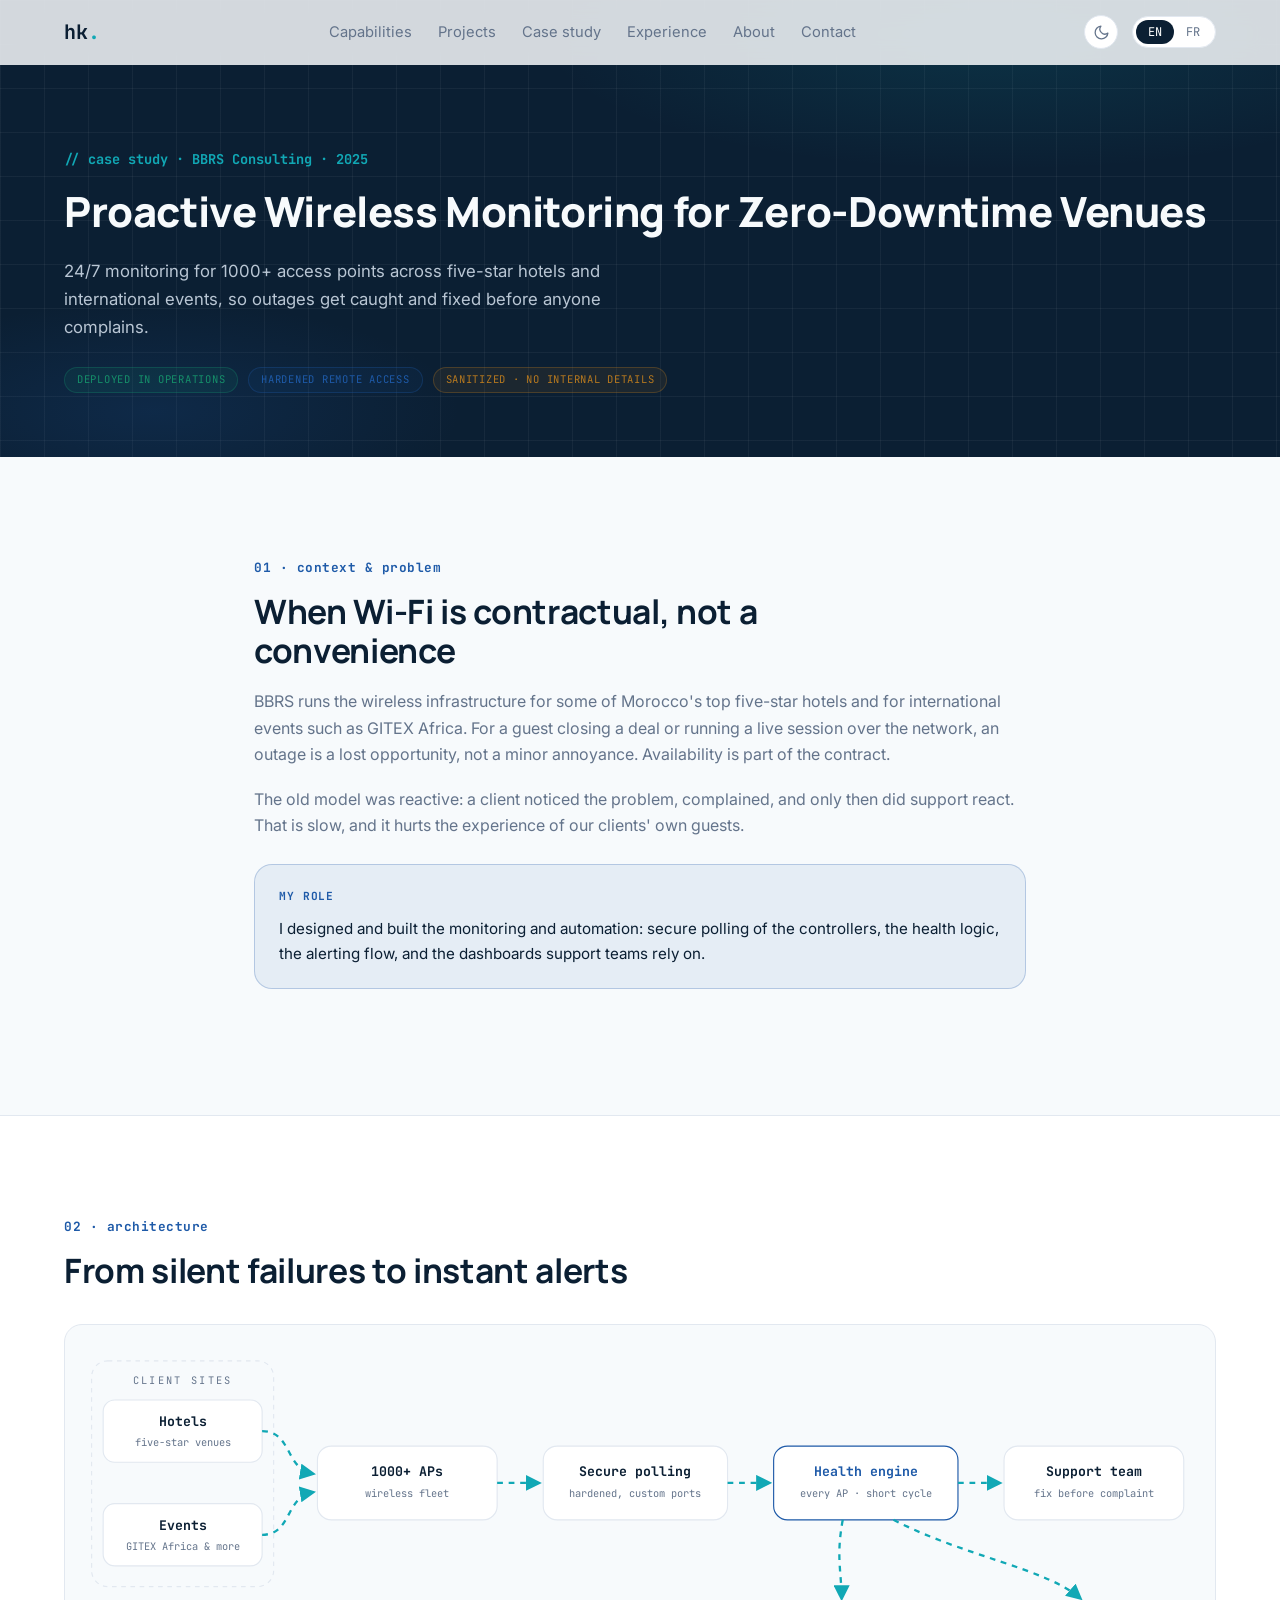
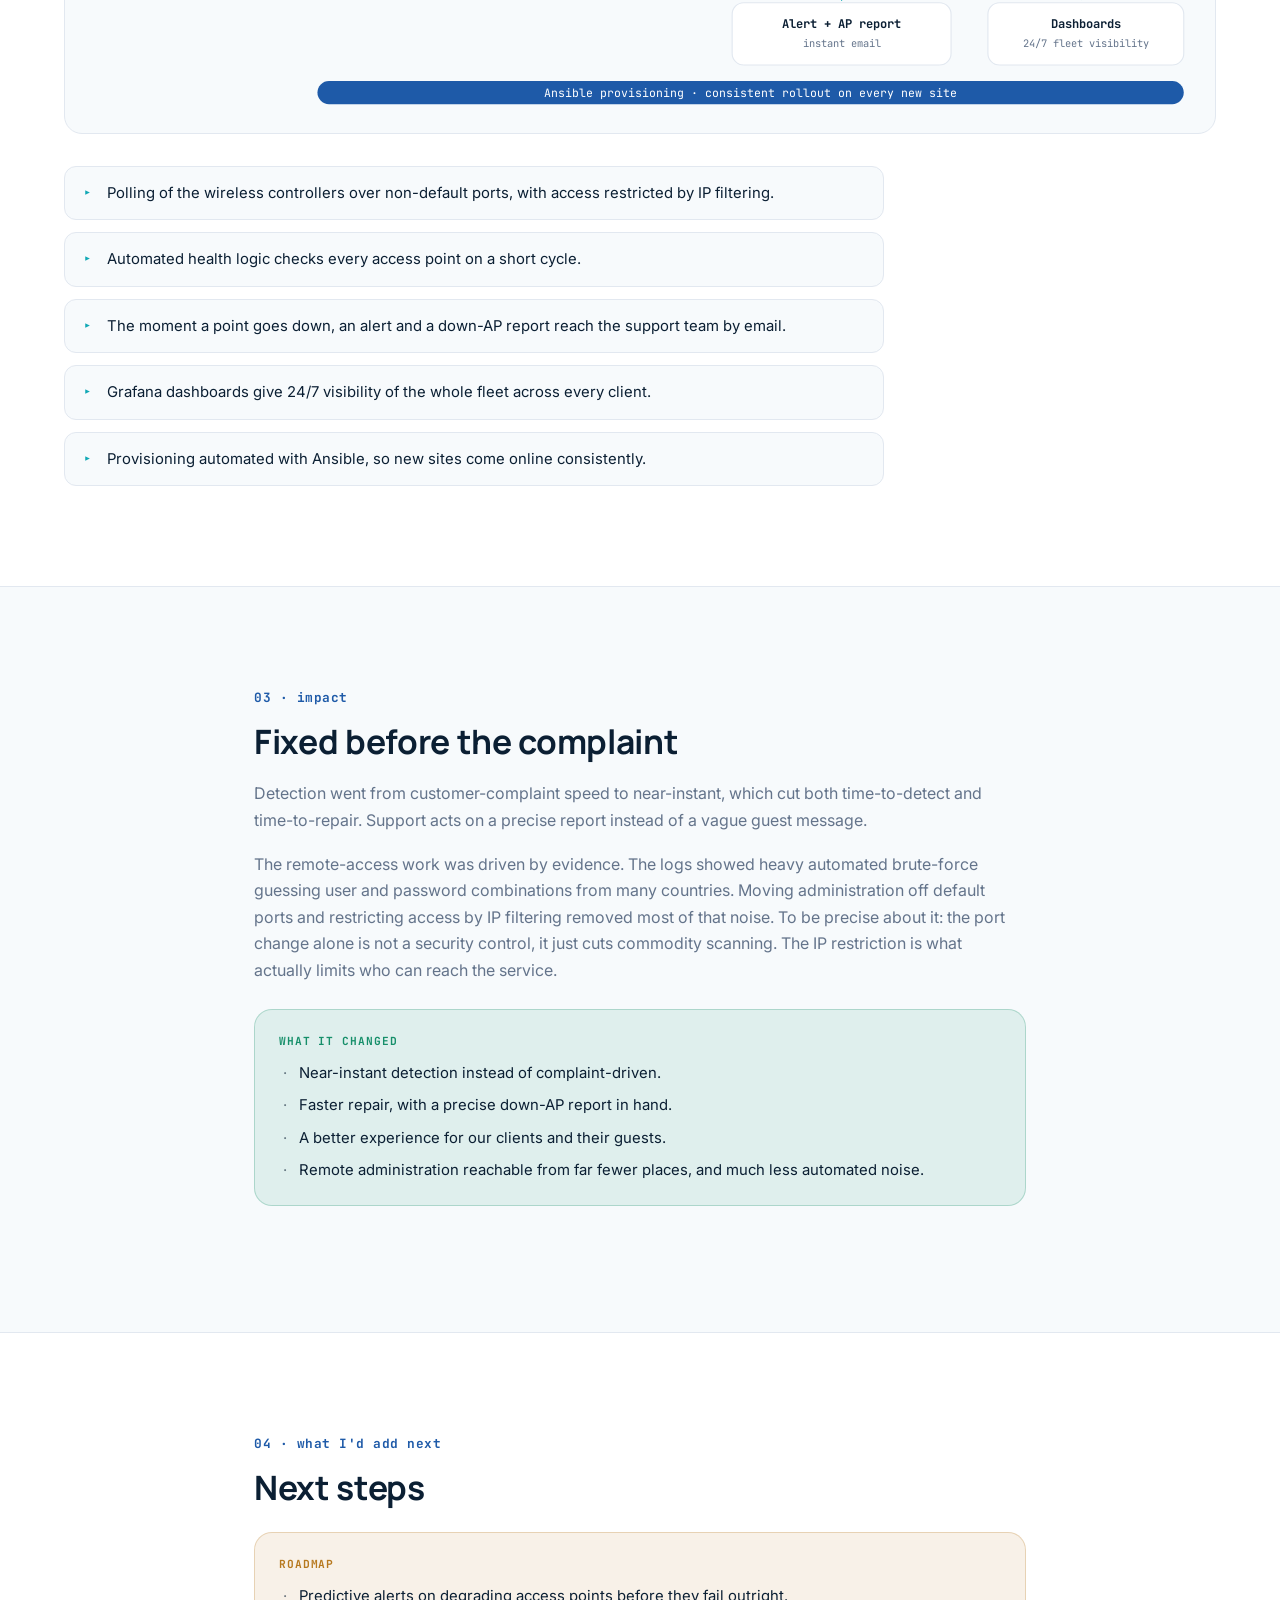
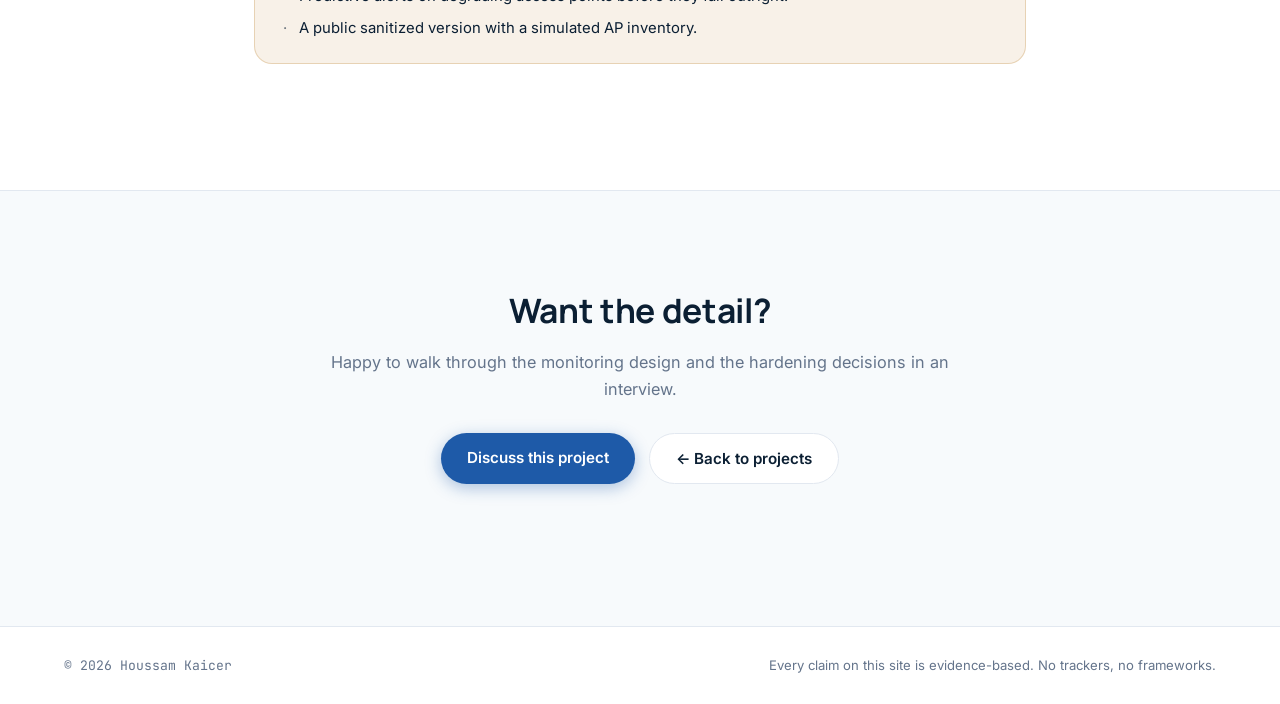
==== case-study-bbrs.html @ a41775a3 "Portfolio before the redesign Static bilingual site (EN/FR) with light and dark themes, a home page " ====
<!DOCTYPE html>
<html lang="en">
<head>
  <meta charset="UTF-8">
  <meta name="viewport" content="width=device-width, initial-scale=1.0">
  <title>Proactive Wireless Monitoring — Case Study · Houssam Kaicer</title>
  <meta name="description" content="Case study: 24/7 proactive monitoring and automation for 1000+ wireless access points across five-star hotels and international events, with hardened remote access.">
  <meta property="og:title" content="Proactive Wireless Monitoring for Zero-Downtime Venues">
  <meta property="og:description" content="How I turned complaint-driven wireless support into near-instant, proactive monitoring for 1000+ access points, and hardened remote access after global brute-force waves.">
  <meta property="og:type" content="article">
  <link rel="icon" type="image/svg+xml" href="assets/favicon.svg">
  <script>(function(){var t=localStorage.getItem("theme");if(!t){t=window.matchMedia&&window.matchMedia("(prefers-color-scheme: dark)").matches?"dark":"light";}document.documentElement.setAttribute("data-theme",t);})();</script>
  <link rel="preconnect" href="https://fonts.googleapis.com">
  <link rel="preconnect" href="https://fonts.gstatic.com" crossorigin>
  <link href="https://fonts.googleapis.com/css2?family=Manrope:wght@600;700;800&family=Inter:wght@400;500;600&family=JetBrains+Mono:wght@400;500;700&display=swap" rel="stylesheet">
  <link rel="stylesheet" href="css/style.css">
</head>
<body>

  <div class="progress-bar" id="progressBar" aria-hidden="true"></div>

  <!-- ===================== NAV ===================== -->
  <header class="nav" id="nav">
    <div class="nav-inner">
      <a href="index.html" class="logo mono">hk<span class="accent-cyan">.</span></a>

      <nav class="nav-links" id="navLinks" aria-label="Main navigation">
        <a href="index.html#capabilities" data-i18n="nav.capabilities">Capabilities</a>
        <a href="index.html#projects"     data-i18n="nav.projects">Projects</a>
        <a href="case-study.html" data-i18n="nav.casestudy">Case study</a>
        <a href="index.html#experience"   data-i18n="nav.experience">Experience</a>
        <a href="index.html#about"        data-i18n="nav.about">About</a>
        <a href="index.html#contact"      data-i18n="nav.contact">Contact</a>
      </nav>

      <div class="nav-right">
        <button class="theme-toggle" id="themeToggle" type="button" aria-label="Toggle light / dark theme" data-i18n-al="theme.toggle">
          <svg class="icon-sun" viewBox="0 0 24 24" fill="none" stroke="currentColor" stroke-width="1.8" stroke-linecap="round" stroke-linejoin="round" aria-hidden="true"><circle cx="12" cy="12" r="4"/><path d="M12 2v2M12 20v2M4.9 4.9l1.4 1.4M17.7 17.7l1.4 1.4M2 12h2M20 12h2M4.9 19.1l1.4-1.4M17.7 6.3l1.4-1.4"/></svg>
          <svg class="icon-moon" viewBox="0 0 24 24" fill="none" stroke="currentColor" stroke-width="1.8" stroke-linecap="round" stroke-linejoin="round" aria-hidden="true"><path d="M21 12.8A9 9 0 1111.2 3a7 7 0 009.8 9.8z"/></svg>
        </button>
        <div class="lang-toggle" role="group" aria-label="Language">
          <button type="button" data-lang="en" class="lang-btn active">EN</button>
          <button type="button" data-lang="fr" class="lang-btn">FR</button>
        </div>
        <button class="burger" id="burger" aria-label="Menu" aria-expanded="false">
          <span></span><span></span><span></span>
        </button>
      </div>
    </div>
  </header>

  <main id="top">

    <!-- ===================== CS HERO (dark) ===================== -->
    <section class="hero hero-compact">
      <div class="hero-bg" aria-hidden="true"></div>
      <div class="container">
        <p class="eyebrow mono reveal" data-i18n="bcs.eyebrow">// case study · BBRS Consulting · 2025</p>
        <h1 class="reveal" data-i18n="bcs.title">Proactive Wireless Monitoring for Zero-Downtime Venues</h1>
        <p class="hero-sub reveal" data-i18n="bcs.summary">
          24/7 monitoring for 1000+ access points across five-star hotels and international events, so outages
          get caught and fixed before anyone complains.
        </p>
        <div class="cs-badges reveal">
          <span class="badge badge-prod" data-i18n="badge.deployed">deployed in operations</span>
          <span class="badge badge-lab" data-i18n="badge.hardened">hardened remote access</span>
          <span class="badge badge-amber" data-i18n="badge.sanitized">sanitized · no internal details</span>
        </div>
      </div>
    </section>

    <!-- ===================== CONTEXT ===================== -->
    <section class="section">
      <div class="container cs-narrow">
        <p class="kicker mono reveal" data-i18n="bcs.s1.kicker">01 · context &amp; problem</p>
        <h2 class="reveal" data-i18n="bcs.s1.title">When Wi-Fi is contractual, not a convenience</h2>
        <p class="cs-p reveal" data-i18n="bcs.s1.p1">
          BBRS runs the wireless infrastructure for some of Morocco's top five-star hotels and for international
          events such as GITEX Africa. For a guest closing a deal or running a live session over the network, an
          outage is a lost opportunity, not a minor annoyance. Availability is part of the contract.
        </p>
        <p class="cs-p reveal" data-i18n="bcs.s1.p2">
          The old model was reactive: a client noticed the problem, complained, and only then did support react.
          That is slow, and it hurts the experience of our clients' own guests.
        </p>
        <div class="callout callout-blue reveal">
          <span class="callout-label mono" data-i18n="bcs.s1.roleLabel">my role</span>
          <p data-i18n="bcs.s1.role">
            I designed and built the monitoring and automation: secure polling of the controllers, the health
            logic, the alerting flow, and the dashboards support teams rely on.
          </p>
        </div>
      </div>
    </section>

    <!-- ===================== ARCHITECTURE ===================== -->
    <section class="section section-alt">
      <div class="container">
        <p class="kicker mono reveal" data-i18n="bcs.s2.kicker">02 · architecture</p>
        <h2 class="reveal" data-i18n="bcs.s2.title">From silent failures to instant alerts</h2>

        <div class="diagram-wrap reveal" aria-label="Monitoring architecture map">
          <svg viewBox="0 0 960 316" xmlns="http://www.w3.org/2000/svg" class="pipeline-svg" role="img">
            <defs>
              <marker id="arr" viewBox="0 0 10 10" refX="8" refY="5" markerWidth="7" markerHeight="7" orient="auto-start-reverse">
                <path d="M0 0L10 5L0 10z" fill="#11A8B5"/>
              </marker>
            </defs>

            <!-- client sites -->
            <rect class="group-box" x="4" y="12" width="158" height="196" rx="14"/>
            <text class="glabel" x="83" y="32" font-size="9" letter-spacing="2" text-anchor="middle" font-family="'JetBrains Mono', monospace">CLIENT SITES</text>

            <g text-anchor="middle" font-family="'JetBrains Mono', monospace">
              <rect class="node" x="14" y="46" width="138" height="54" rx="10"/>
              <text class="ntitle" x="83" y="69" font-size="11.5" font-weight="700">Hotels</text>
              <text class="nsub" x="83" y="86" font-size="9">five-star venues</text>

              <rect class="node" x="14" y="136" width="138" height="54" rx="10"/>
              <text class="ntitle" x="83" y="159" font-size="11.5" font-weight="700">Events</text>
              <text class="nsub" x="83" y="176" font-size="9">GITEX Africa &amp; more</text>

              <!-- main row -->
              <rect class="node" x="200" y="86" width="156" height="64" rx="12"/>
              <text class="ntitle" x="278" y="112" font-size="11.5" font-weight="700">1000+ APs</text>
              <text class="nsub" x="278" y="130" font-size="9">wireless fleet</text>

              <rect class="node" x="396" y="86" width="160" height="64" rx="12"/>
              <text class="ntitle" x="476" y="112" font-size="11.5" font-weight="700">Secure polling</text>
              <text class="nsub" x="476" y="130" font-size="9">hardened, custom ports</text>

              <rect class="node node-hl" x="596" y="86" width="160" height="64" rx="12"/>
              <text class="ntitle ntitle-hl" x="676" y="112" font-size="11.5" font-weight="700">Health engine</text>
              <text class="nsub" x="676" y="130" font-size="9">every AP · short cycle</text>

              <rect class="node" x="796" y="86" width="156" height="64" rx="12"/>
              <text class="ntitle" x="874" y="112" font-size="11.5" font-weight="700">Support team</text>
              <text class="nsub" x="874" y="130" font-size="9">fix before complaint</text>

              <!-- outputs -->
              <rect class="node" x="560" y="222" width="190" height="54" rx="10"/>
              <text class="ntitle" x="655" y="244" font-size="10.5" font-weight="700">Alert + AP report</text>
              <text class="nsub" x="655" y="260" font-size="9">instant email</text>

              <rect class="node" x="782" y="222" width="170" height="54" rx="10"/>
              <text class="ntitle" x="867" y="244" font-size="10.5" font-weight="700">Dashboards</text>
              <text class="nsub" x="867" y="260" font-size="9">24/7 fleet visibility</text>
            </g>

            <!-- flows -->
            <g class="flow" stroke="#11A8B5" stroke-width="2" fill="none" marker-end="url(#arr)">
              <path d="M152 73 C178 73 172 106 196 110"/>
              <path d="M152 163 C178 163 172 130 196 126"/>
              <line x1="356" y1="118" x2="392" y2="118"/>
              <line x1="556" y1="118" x2="592" y2="118"/>
              <line x1="756" y1="118" x2="792" y2="118"/>
              <path d="M656 150 C650 182 655 196 655 218"/>
              <path d="M700 150 C762 182 832 192 862 218"/>
            </g>

            <!-- provisioning bar -->
            <g font-family="'JetBrains Mono', monospace" text-anchor="middle">
              <rect class="bar" x="200" y="290" width="752" height="20" rx="10"/>
              <text class="bartext" x="576" y="304" font-size="10">Ansible provisioning · consistent rollout on every new site</text>
            </g>
          </svg>
        </div>

        <ul class="cs-list">
          <li class="reveal" data-i18n="bcs.s2.b1">Secure polling of the wireless controllers over non-default ports, not the usual exposed ones.</li>
          <li class="reveal" data-i18n="bcs.s2.b2">Automated health logic checks every access point on a short cycle.</li>
          <li class="reveal" data-i18n="bcs.s2.b3">The moment a point goes down, an alert and a down-AP report reach the support team by email.</li>
          <li class="reveal" data-i18n="bcs.s2.b4">Grafana dashboards give 24/7 visibility of the whole fleet across every client.</li>
          <li class="reveal" data-i18n="bcs.s2.b5">Provisioning automated with Ansible, so new sites come online consistently.</li>
        </ul>
      </div>
    </section>

    <!-- ===================== IMPACT ===================== -->
    <section class="section">
      <div class="container cs-narrow">
        <p class="kicker mono reveal" data-i18n="bcs.s3.kicker">03 · impact</p>
        <h2 class="reveal" data-i18n="bcs.s3.title">Fixed before the complaint</h2>
        <p class="cs-p reveal" data-i18n="bcs.s3.p1">
          Detection went from customer-complaint speed to near-instant, which cut both time-to-detect and
          time-to-repair. Support acts on a precise report instead of a vague guest message.
        </p>
        <p class="cs-p reveal" data-i18n="bcs.s3.p2">
          The remote-access hardening was driven by evidence. The logs showed heavy automated brute-force
          guessing user and password combinations from many countries. Moving administration off default ports
          removed most of that noise.
        </p>
        <div class="callout callout-green reveal">
          <span class="callout-label mono" data-i18n="bcs.s3.provedLabel">what it changed</span>
          <ul class="callout-list">
            <li data-i18n="bcs.s3.pr1">Near-instant detection instead of complaint-driven.</li>
            <li data-i18n="bcs.s3.pr2">Faster repair, with a precise down-AP report in hand.</li>
            <li data-i18n="bcs.s3.pr3">A better experience for our clients and their guests.</li>
            <li data-i18n="bcs.s3.pr4">A quieter, hardened attack surface for remote administration.</li>
          </ul>
        </div>
      </div>
    </section>

    <!-- ===================== NEXT ===================== -->
    <section class="section section-alt">
      <div class="container cs-narrow">
        <p class="kicker mono reveal" data-i18n="bcs.s4.kicker">04 · what I'd add next</p>
        <h2 class="reveal" data-i18n="bcs.s4.title">Next steps</h2>
        <div class="callout callout-amber reveal">
          <span class="callout-label mono" data-i18n="bcs.s4.label">roadmap</span>
          <ul class="callout-list">
            <li data-i18n="bcs.s4.n1">Predictive alerts on degrading access points before they fail outright.</li>
            <li data-i18n="bcs.s4.n2">A public sanitized version with a simulated AP inventory.</li>
          </ul>
        </div>
      </div>
    </section>

    <!-- ===================== CTA ===================== -->
    <section class="section">
      <div class="container contact-wrap">
        <h2 class="reveal" data-i18n="bcs.cta.title">Want the detail?</h2>
        <p class="contact-text reveal" data-i18n="bcs.cta.text">
          Happy to walk through the monitoring design and the hardening decisions in an interview.
        </p>
        <div class="contact-actions reveal">
          <a class="btn btn-primary" href="mailto:hkaicer11@gmail.com" data-i18n="bcs.cta.btn1">Discuss this project</a>
          <a class="btn btn-ghost-light" href="index.html#projects" data-i18n="bcs.cta.btn2">← Back to projects</a>
        </div>
      </div>
    </section>

  </main>

  <footer class="footer">
    <div class="container footer-inner">
      <span class="mono">© <span id="year"></span> Houssam Kaicer</span>
      <span data-i18n="footer.built">Every claim on this site is evidence-based. No trackers, no frameworks.</span>
    </div>
  </footer>

  <script src="js/i18n.js"></script>
  <script src="js/main.js"></script>
</body>
</html>
---- css/style.css ----
/* =====================================================
   Houssam Kaicer — Portfolio001
   Blueprint design system: Midnight Navy · Engineering Blue · Signal Cyan
   Professional engineering aesthetic, light body, dark hero
   Light / dark theme via [data-theme], set pre-paint in <head>
   ===================================================== */

:root {
  --navy:     #0B1F33;   /* primary text, dark hero background */
  --blue:     #1E5AA8;   /* primary actions, links, emphasis */
  --blue-dk:  #17457F;
  --cyan:     #11A8B5;   /* secondary accent, status, flow */
  --bg:       #F7FAFC;   /* main background */
  --surface:  #FFFFFF;
  --ink:      #0B1F33;
  --slate:    #64748B;   /* secondary text */
  --line:     #E2E8F0;
  --green:    #168F6A;   /* validated achievements */
  --amber:    #B7791F;   /* limitations, verify labels */
  --blue-bg:  rgba(30, 90, 168, 0.08);
  --cyan-bg:  rgba(17, 168, 181, 0.10);
  --green-bg: rgba(22, 143, 106, 0.10);
  --amber-bg: rgba(183, 121, 31, 0.10);
  --shadow:    0 1px 2px rgba(11, 31, 51, 0.04), 0 8px 24px rgba(11, 31, 51, 0.06);
  --shadow-lg: 0 2px 4px rgba(11, 31, 51, 0.05), 0 16px 48px rgba(11, 31, 51, 0.10);
  --nav-bg:    rgba(247, 250, 252, 0.85);
  --head-bg:   #FBFDFE;
  --radius:    18px;
  --font-head: "Manrope", system-ui, sans-serif;
  --font-body: "Inter", system-ui, sans-serif;
  --font-mono: "JetBrains Mono", ui-monospace, monospace;
}

/* ---------- dark theme ---------- */
:root[data-theme="dark"] {
  --bg:       #0A1622;
  --surface:  #122A40;
  --ink:      #E8EEF4;
  --slate:    #93A4B5;
  --line:     #22405A;
  --blue-bg:  rgba(30, 90, 168, 0.20);
  --cyan-bg:  rgba(17, 168, 181, 0.18);
  --green-bg: rgba(22, 143, 106, 0.18);
  --amber-bg: rgba(183, 121, 31, 0.18);
  --shadow:    0 1px 2px rgba(0, 0, 0, 0.30), 0 8px 24px rgba(0, 0, 0, 0.40);
  --shadow-lg: 0 2px 4px rgba(0, 0, 0, 0.35), 0 16px 48px rgba(0, 0, 0, 0.55);
  --nav-bg:    rgba(10, 22, 34, 0.85);
  --head-bg:   rgba(255, 255, 255, 0.04);
}
/* extra readability fixes when dark */
:root[data-theme="dark"] .lang-btn.active { background: var(--blue); }
:root[data-theme="dark"] .filter-btn.active { background: var(--blue); border-color: var(--blue); }
:root[data-theme="dark"] .btn-ghost-light { background: transparent; }
:root[data-theme="dark"] .badge-acad { background: var(--bg); }

html { transition: none; }
body, .nav, .section-alt, .proof, .footer, .cap-card, .project-card, .cs-list li,
.badge-acad, .lang-chip, .about-points li, .contact-form input, .contact-form textarea {
  transition: background-color 0.3s ease, border-color 0.3s ease, color 0.3s ease;
}

* { margin: 0; padding: 0; box-sizing: border-box; }

html { scroll-behavior: smooth; scroll-padding-top: 84px; }

body {
  font-family: var(--font-body);
  background: var(--bg);
  color: var(--ink);
  line-height: 1.65;
  -webkit-font-smoothing: antialiased;
  overflow-x: hidden;
}

.mono        { font-family: var(--font-mono); }
.accent-blue { color: var(--blue); }
.accent-cyan { color: var(--cyan); }

.container {
  max-width: 1200px;
  margin: 0 auto;
  padding: 0 24px;
}

h1, h2, h3 { font-family: var(--font-head); line-height: 1.15; letter-spacing: -0.01em; }

h1 { font-size: clamp(1.8rem, 3.6vw, 2.6rem); font-weight: 800; }
h2 { font-size: clamp(1.6rem, 3.2vw, 2.1rem); font-weight: 700; margin-bottom: 1.2rem; max-width: 680px; }
h3 { font-size: 1.1rem; font-weight: 700; }

a { color: inherit; text-decoration: none; }

::selection { background: var(--blue); color: #fff; }

/* ---------- scroll progress ---------- */
.progress-bar {
  position: fixed;
  top: 0; left: 0;
  height: 2px;
  width: 0;
  background: var(--cyan);
  z-index: 200;
  transition: width 80ms linear;
}

/* ---------- badges (evidence system) ---------- */
.badge {
  display: inline-block;
  padding: 3px 12px;
  font-family: var(--font-mono);
  font-size: 0.66rem;
  letter-spacing: 0.07em;
  text-transform: uppercase;
  border-radius: 999px;
  vertical-align: middle;
  /* no nowrap: the longer evidence badges must wrap instead of overflowing
     their card on narrow screens. They stay on one line wherever there is room. */
  text-align: center;
  max-width: 100%;
}
.badge-prod  { color: var(--green); background: var(--green-bg); border: 1px solid rgba(22, 143, 106, 0.3); }
.badge-lab   { color: var(--blue);  background: var(--blue-bg);  border: 1px solid rgba(30, 90, 168, 0.3); }
.badge-acad  { color: var(--slate); background: var(--surface);  border: 1px solid var(--line); }
.badge-amber { color: var(--amber); background: var(--amber-bg); border: 1px solid rgba(183, 121, 31, 0.3); }

/* ---------- nav ---------- */
.nav {
  position: fixed;
  top: 0; left: 0; right: 0;
  z-index: 100;
  background: var(--nav-bg);
  backdrop-filter: blur(12px);
  -webkit-backdrop-filter: blur(12px);
  border-bottom: 1px solid transparent;
  transition: border-color 0.3s ease;
}
.nav.scrolled { border-bottom-color: var(--line); }

.nav-inner {
  max-width: 1200px;
  margin: 0 auto;
  padding: 0 24px;
  height: 64px;
  display: flex;
  align-items: center;
  justify-content: space-between;
  gap: 16px;
}

.logo { font-size: 1.25rem; font-weight: 700; }

.nav-links { display: flex; gap: 26px; }
.nav-links a {
  font-size: 0.92rem;
  color: var(--slate);
  transition: color 0.2s ease;
  position: relative;
}
.nav-links a:hover,
.nav-links a.active { color: var(--ink); }
.nav-links a::after {
  content: "";
  position: absolute;
  left: 0; bottom: -6px;
  width: 100%;
  height: 2px;
  background: var(--blue);
  transform: scaleX(0);
  transform-origin: left;
  transition: transform 0.25s ease;
}
.nav-links a.active::after { transform: scaleX(1); }

.nav-right { display: flex; align-items: center; gap: 14px; }

.lang-toggle {
  display: flex;
  border: 1px solid var(--line);
  border-radius: 999px;
  padding: 3px;
  background: var(--surface);
}
.lang-btn {
  font-family: var(--font-mono);
  font-size: 0.75rem;
  padding: 4px 12px;
  border: none;
  border-radius: 999px;
  background: transparent;
  color: var(--slate);
  cursor: pointer;
  transition: all 0.2s ease;
}
.lang-btn.active { background: var(--navy); color: #fff; }

.theme-toggle {
  display: grid;
  place-items: center;
  width: 34px; height: 34px;
  border: 1px solid var(--line);
  border-radius: 999px;
  background: var(--surface);
  color: var(--slate);
  cursor: pointer;
  transition: color 0.2s ease, border-color 0.2s ease;
}
.theme-toggle:hover { color: var(--blue); border-color: var(--blue); }
.theme-toggle svg { width: 17px; height: 17px; }
.theme-toggle .icon-sun { display: none; }
.theme-toggle .icon-moon { display: block; }
:root[data-theme="dark"] .theme-toggle .icon-sun { display: block; }
:root[data-theme="dark"] .theme-toggle .icon-moon { display: none; }

.burger {
  display: none;
  flex-direction: column;
  gap: 5px;
  background: none;
  border: none;
  cursor: pointer;
  padding: 6px;
}
.burger span {
  width: 22px; height: 2px;
  background: var(--ink);
  border-radius: 2px;
  transition: transform 0.25s ease, opacity 0.25s ease;
}
.burger.open span:nth-child(1) { transform: translateY(7px) rotate(45deg); }
.burger.open span:nth-child(2) { opacity: 0; }
.burger.open span:nth-child(3) { transform: translateY(-7px) rotate(-45deg); }

/* ---------- hero (dark navy) ---------- */
.hero {
  position: relative;
  padding: 160px 0 92px;
  overflow: hidden;
  background: var(--navy);
  color: var(--bg);
}
.hero-compact { padding: 148px 0 64px; }

.hero-bg {
  position: absolute;
  inset: 0;
  background-image:
    radial-gradient(ellipse 55% 45% at 78% 8%, rgba(17, 168, 181, 0.14), transparent 65%),
    radial-gradient(ellipse 40% 40% at 12% 90%, rgba(30, 90, 168, 0.18), transparent 60%),
    linear-gradient(rgba(247, 250, 252, 0.05) 1px, transparent 1px),
    linear-gradient(90deg, rgba(247, 250, 252, 0.05) 1px, transparent 1px);
  background-size: auto, auto, 44px 44px, 44px 44px;
  pointer-events: none;
}

.hero-grid {
  position: relative;
  display: grid;
  grid-template-columns: 1.15fr 0.85fr;
  gap: 56px;
  align-items: center;
}
.hero-compact .container { position: relative; }

.eyebrow {
  color: var(--cyan);
  font-size: 0.85rem;
  font-weight: 700;
  margin-bottom: 18px;
}

.hero-sub {
  margin-top: 22px;
  color: #B9C6D4;
  font-size: 1.05rem;
  max-width: 560px;
}

.hero-descriptor {
  margin-top: 18px;
  font-size: 0.8rem;
  color: var(--cyan);
  letter-spacing: 0.03em;
}

.typed-line {
  margin-top: 22px;
  font-size: 0.9rem;
  color: #8FA3B5;
  min-height: 1.5em;
}
.typed-line .cursor {
  color: var(--cyan);
  animation: blink 1s steps(1) infinite;
}
@keyframes blink { 50% { opacity: 0; } }

.hero-cta { margin-top: 34px; display: flex; gap: 14px; flex-wrap: wrap; }

.btn {
  display: inline-block;
  padding: 12px 26px;
  border-radius: 999px;
  font-size: 0.95rem;
  font-weight: 600;
  transition: transform 0.2s ease, box-shadow 0.2s ease, background 0.2s ease, border-color 0.2s ease, color 0.2s ease;
}
.btn:active { transform: scale(0.98); }
.btn-primary {
  background: var(--blue);
  color: #fff;
  box-shadow: 0 4px 16px rgba(30, 90, 168, 0.35);
}
.btn-primary:hover { background: var(--blue-dk); transform: translateY(-2px); }
.btn-ghost {
  border: 1px solid rgba(247, 250, 252, 0.3);
  background: transparent;
  color: var(--bg);
}
.btn-ghost:hover { border-color: var(--cyan); color: var(--cyan); transform: translateY(-2px); }
.btn-ghost-light {
  border: 1px solid var(--line);
  background: var(--surface);
  color: var(--ink);
}
.btn-ghost-light:hover { border-color: var(--blue); color: var(--blue); transform: translateY(-2px); }

/* alert card */
.hero-visual { display: flex; flex-direction: column; align-items: center; gap: 14px; }

.alert-card {
  width: 100%;
  max-width: 400px;
  background: var(--surface);
  color: var(--ink);
  border: 1px solid var(--line);
  border-radius: var(--radius);
  box-shadow: 0 24px 64px rgba(0, 0, 0, 0.35);
  overflow: hidden;
  animation: float 7s ease-in-out infinite;
}
@keyframes float {
  0%, 100% { transform: translateY(0); }
  50%      { transform: translateY(-10px); }
}

.alert-head {
  display: flex;
  align-items: center;
  gap: 10px;
  padding: 12px 18px;
  font-size: 0.78rem;
  color: var(--slate);
  border-bottom: 1px solid var(--line);
  background: var(--head-bg);
}
.dot {
  width: 9px; height: 9px;
  border-radius: 50%;
  background: var(--cyan);
  flex-shrink: 0;
}
.dot.pulse { animation: pulse 2s ease-out infinite; }
@keyframes pulse {
  0%   { box-shadow: 0 0 0 0 rgba(17, 168, 181, 0.45); }
  70%  { box-shadow: 0 0 0 10px rgba(17, 168, 181, 0); }
  100% { box-shadow: 0 0 0 0 rgba(17, 168, 181, 0); }
}

.alert-body { padding: 18px; font-size: 0.78rem; line-height: 2; }
.alert-body .k { color: var(--slate); }
.alert-body .score { color: var(--blue); font-weight: 700; }
.alert-body .badge { margin-left: 8px; }
.alert-note { color: var(--slate); font-style: italic; margin-top: 6px; line-height: 1.5; }

.alert-caption { font-size: 0.82rem; color: #8FA3B5; }

/* ---------- profile card (hero) ---------- */
.profile-card {
  width: 100%;
  max-width: 460px;
  background: var(--surface);
  color: var(--ink);
  border: 1px solid var(--line);
  border-radius: var(--radius);
  box-shadow: 0 24px 64px rgba(0, 0, 0, 0.35);
  overflow: hidden;
  animation: float 7s ease-in-out infinite;
}
.profile-body { padding: 14px 20px 16px; font-size: 0.75rem; }
.prow {
  display: grid;
  grid-template-columns: 108px 1fr;
  gap: 12px;
  padding: 9px 0;
  border-bottom: 1px dashed var(--line);
  align-items: start;
}
.prow:last-child { border-bottom: none; }
.prow dt { color: var(--slate); font-size: 0.68rem; padding-top: 2px; }
.prow dd { color: var(--ink); font-weight: 500; }
.prow .pstack { display: flex; flex-direction: column; gap: 3px; }
.prow .pstack span { color: var(--ink); }
.status-badge {
  display: inline-flex;
  align-items: center;
  gap: 7px;
  padding: 3px 11px;
  border-radius: 999px;
  background: var(--green-bg);
  border: 1px solid rgba(22, 143, 106, 0.35);
  color: var(--green);
  font-size: 0.68rem;
  letter-spacing: 0.05em;
}
.status-dot {
  width: 7px; height: 7px;
  border-radius: 50%;
  background: var(--green);
  animation: pulse-green 2s ease-out infinite;
}
@keyframes pulse-green {
  0%   { box-shadow: 0 0 0 0 rgba(22, 143, 106, 0.5); }
  70%  { box-shadow: 0 0 0 8px rgba(22, 143, 106, 0); }
  100% { box-shadow: 0 0 0 0 rgba(22, 143, 106, 0); }
}

/* ---------- proof points ---------- */
.proof { border-bottom: 1px solid var(--line); background: var(--surface); }

.proof-grid {
  display: grid;
  grid-template-columns: repeat(3, 1fr);
  gap: 28px;
  padding-top: 48px;
  padding-bottom: 48px;
}
.proof-card h3 { margin: 12px 0 8px; font-size: 1.05rem; }
.proof-card p { font-size: 0.9rem; color: var(--slate); }

/* ---------- sections ---------- */
.section { padding: 100px 0; }
.section-alt { background: var(--surface); border-top: 1px solid var(--line); border-bottom: 1px solid var(--line); }

.kicker {
  color: var(--blue);
  font-size: 0.8rem;
  font-weight: 700;
  letter-spacing: 0.04em;
  margin-bottom: 14px;
}

/* ---------- capabilities ---------- */
.cap-grid {
  display: grid;
  grid-template-columns: repeat(auto-fit, minmax(210px, 1fr));
  gap: 20px;
  margin-top: 40px;
}
.cap-card {
  background: var(--surface);
  border: 1px solid var(--line);
  border-radius: var(--radius);
  padding: 26px 22px;
  box-shadow: var(--shadow);
  transition: transform 0.25s ease, box-shadow 0.25s ease, border-color 0.25s ease;
}
.cap-card:hover {
  transform: translateY(-4px);
  box-shadow: var(--shadow-lg);
  border-color: rgba(30, 90, 168, 0.35);
}
.cap-icon {
  width: 42px; height: 42px;
  display: grid;
  place-items: center;
  border-radius: 12px;
  background: var(--blue-bg);
  color: var(--blue);
  margin-bottom: 16px;
}
.cap-icon svg { width: 22px; height: 22px; }
.cap-card h3 { margin-bottom: 10px; font-size: 1rem; }
.cap-card p { font-size: 0.86rem; color: var(--slate); }

/* ---------- project filters ---------- */
.filters {
  display: flex;
  flex-wrap: wrap;
  gap: 10px;
  margin-top: 30px;
}
.filter-btn {
  font-family: var(--font-mono);
  font-size: 0.78rem;
  padding: 7px 16px;
  border-radius: 999px;
  border: 1px solid var(--line);
  background: var(--bg);
  color: var(--slate);
  cursor: pointer;
  transition: all 0.2s ease;
}
.filter-btn:hover { border-color: var(--blue); color: var(--blue); }
.filter-btn.active { background: var(--navy); border-color: var(--navy); color: #fff; }

/* ---------- projects ---------- */
.projects-grid {
  display: grid;
  grid-template-columns: repeat(2, 1fr);
  gap: 24px;
  margin-top: 32px;
}

.project-card {
  position: relative;
  background: var(--bg);
  border: 1px solid var(--line);
  border-radius: var(--radius);
  padding: 28px 26px;
  display: flex;
  flex-direction: column;
  gap: 12px;
  transition: transform 0.25s ease, box-shadow 0.25s ease, border-color 0.25s ease;
}
.project-card.hidden { display: none; }
.project-card:hover {
  transform: translateY(-5px);
  box-shadow: var(--shadow-lg);
  border-color: rgba(30, 90, 168, 0.35);
}
.project-card .badge { align-self: flex-start; }
.project-card.featured {
  grid-column: 1 / -1;
  border-color: rgba(30, 90, 168, 0.4);
  background: linear-gradient(135deg, rgba(30, 90, 168, 0.05), rgba(17, 168, 181, 0.04) 60%, transparent), var(--bg);
}

.proj-meta { font-size: 0.72rem; color: var(--slate); letter-spacing: 0.02em; }
.project-card p { color: var(--slate); font-size: 0.94rem; }
.project-card > p:not(.proj-meta) { flex-grow: 1; }

.tags {
  list-style: none;
  display: flex;
  flex-wrap: wrap;
  gap: 8px;
}
.tags li {
  font-size: 0.72rem;
  font-family: var(--font-mono);
  color: var(--blue-dk);
  background: var(--blue-bg);
  padding: 4px 10px;
  border-radius: 6px;
}

.proj-links { display: flex; gap: 22px; flex-wrap: wrap; }
.project-link {
  font-size: 0.8rem;
  font-weight: 500;
  color: var(--blue);
  transition: color 0.2s ease, transform 0.2s ease;
}
.project-link:hover { color: var(--cyan); transform: translateX(3px); }

/* ---------- timeline ---------- */
.timeline {
  margin-top: 44px;
  position: relative;
  padding-left: 32px;
  display: flex;
  flex-direction: column;
  gap: 44px;
}
.timeline::before {
  content: "";
  position: absolute;
  left: 5px; top: 6px; bottom: 6px;
  width: 2px;
  background: var(--line);
}

.tl-item { position: relative; max-width: 760px; }
.tl-dot {
  position: absolute;
  left: -32px; top: 7px;
  width: 12px; height: 12px;
  border-radius: 50%;
  background: var(--blue);
  border: 3px solid var(--bg);
  box-shadow: 0 0 0 2px var(--blue);
}
.tl-date { font-size: 0.78rem; color: var(--blue); font-weight: 500; }
.tl-tag {
  display: inline-block;
  margin-left: 10px;
  padding: 2px 10px;
  font-size: 0.66rem;
  letter-spacing: 0.06em;
  text-transform: uppercase;
  color: var(--slate);
  background: var(--surface);
  border: 1px solid var(--line);
  border-radius: 999px;
  vertical-align: middle;
}
.tl-item h3 { margin: 6px 0 2px; }
.tl-org { font-size: 0.92rem; color: var(--slate); font-weight: 600; margin-bottom: 10px; }
.tl-desc { font-size: 0.95rem; color: var(--slate); }

/* ---------- about ---------- */
.about-grid {
  display: grid;
  grid-template-columns: 1.2fr 0.8fr;
  gap: 48px;
  margin-top: 28px;
}
.about-text p { color: var(--slate); font-size: 1rem; }
.about-text p + p { margin-top: 18px; }

.about-points { list-style: none; display: flex; flex-direction: column; gap: 18px; }
.about-points li {
  display: flex;
  gap: 12px;
  padding: 16px 18px;
  background: var(--bg);
  border: 1px solid var(--line);
  border-radius: var(--radius);
  font-size: 0.93rem;
  box-shadow: var(--shadow);
}

.about-langs {
  display: flex;
  align-items: center;
  flex-wrap: wrap;
  gap: 10px;
  margin-top: 24px;
}
.langs-label { font-size: 0.78rem; color: var(--blue); font-weight: 700; }
.lang-chip {
  font-size: 0.78rem;
  padding: 5px 12px;
  border-radius: 999px;
  background: var(--bg);
  border: 1px solid var(--line);
  color: var(--slate);
}
.about-langs + .about-langs { margin-top: 12px; }
.about-offkey {
  margin-top: 18px;
  font-size: 0.85rem;
  font-style: italic;
  color: var(--slate);
}

/* ---------- contact ---------- */
.contact-wrap { text-align: center; max-width: 680px; }
.contact-wrap h2 { margin-left: auto; margin-right: auto; }
.contact-text { color: var(--slate); font-size: 1.02rem; margin-bottom: 30px; }
.contact-actions { margin-bottom: 42px; display: flex; gap: 14px; justify-content: center; flex-wrap: wrap; }

.contact-links {
  display: flex;
  flex-wrap: wrap;
  justify-content: center;
  gap: 12px 28px;
  font-size: 0.85rem;
}
.contact-link { color: var(--slate); transition: color 0.2s ease; }
a.contact-link:hover { color: var(--blue); }

/* ---------- contact layout (info left, form right) ---------- */
.contact-grid {
  display: grid;
  grid-template-columns: 0.9fr 1.1fr;
  gap: 64px;
  align-items: center;
  max-width: 1040px;
  margin: 0 auto;
}
.contact-info .contact-text { margin-bottom: 28px; }
.contact-info .contact-links {
  flex-direction: column;
  align-items: flex-start;
  justify-content: flex-start;
  gap: 12px;
}

/* ---------- contact form ---------- */
.contact-form {
  text-align: left;
  display: flex;
  flex-direction: column;
  gap: 16px;
}
.cf-row { display: grid; grid-template-columns: 1fr 1fr; gap: 16px; }
.cf-field { display: flex; flex-direction: column; gap: 6px; }
.cf-field label {
  font-size: 0.78rem;
  font-weight: 600;
  color: var(--ink);
}
.contact-form input,
.contact-form textarea {
  font-family: var(--font-body);
  font-size: 0.92rem;
  color: var(--ink);
  background: var(--surface);
  border: 1px solid var(--line);
  border-radius: 12px;
  padding: 11px 14px;
  width: 100%;
  resize: vertical;
  transition: border-color 0.2s ease, box-shadow 0.2s ease;
}
.contact-form input::placeholder,
.contact-form textarea::placeholder { color: var(--slate); opacity: 0.7; }
.contact-form input:focus,
.contact-form textarea:focus {
  outline: none;
  border-color: var(--blue);
  box-shadow: 0 0 0 3px var(--blue-bg);
}
.cf-send { align-self: flex-start; margin-top: 4px; border: none; cursor: pointer; }
.cf-send:disabled { opacity: 0.6; cursor: default; transform: none; }
.cf-hint { font-size: 0.74rem; color: var(--slate); margin-top: -4px; }

/* honeypot: hidden from people, filled in by bots */
.cf-gotcha { position: absolute; left: -9999px; width: 1px; height: 1px; opacity: 0; }

/* submission status line, empty until the visitor sends something */
.cf-status { font-size: 0.78rem; color: var(--slate); margin-top: -6px; min-height: 1.2em; }
.cf-status:empty { min-height: 0; }
.cf-status.cf-ok  { color: var(--green); }
.cf-status.cf-err { color: var(--amber); }

/* ---------- case study ---------- */
.cs-narrow { max-width: 820px; }
.cs-badges { margin-top: 26px; display: flex; gap: 10px; flex-wrap: wrap; }
.cs-p { color: var(--slate); font-size: 1rem; margin-bottom: 18px; max-width: 760px; }

.cs-list {
  list-style: none;
  margin-top: 32px;
  display: flex;
  flex-direction: column;
  gap: 12px;
  max-width: 820px;
}
.cs-list li {
  padding: 14px 18px 14px 42px;
  position: relative;
  background: var(--bg);
  border: 1px solid var(--line);
  border-radius: 12px;
  font-size: 0.93rem;
  color: var(--ink);
}
.cs-list li::before {
  content: "▸";
  position: absolute;
  left: 18px;
  color: var(--cyan);
  font-family: var(--font-mono);
}

.callout {
  border-radius: var(--radius);
  padding: 22px 24px;
  margin: 26px 0;
  border: 1px solid var(--line);
}
.callout-label {
  display: block;
  font-size: 0.7rem;
  font-weight: 700;
  letter-spacing: 0.08em;
  text-transform: uppercase;
  margin-bottom: 10px;
}
.callout p { font-size: 0.95rem; color: var(--ink); }
.callout-list { list-style: none; display: flex; flex-direction: column; gap: 8px; font-size: 0.93rem; }
.callout-list li { padding-left: 20px; position: relative; }
.callout-list li::before { content: "·"; position: absolute; left: 4px; opacity: 0.6; }
.callout-blue  { background: var(--blue-bg);  border-color: rgba(30, 90, 168, 0.25); }
.callout-blue .callout-label  { color: var(--blue); }
.callout-green { background: var(--green-bg); border-color: rgba(22, 143, 106, 0.25); }
.callout-green .callout-label { color: var(--green); }
.callout-amber { background: var(--amber-bg); border-color: rgba(183, 121, 31, 0.25); }
.callout-amber .callout-label { color: var(--amber); }

.diagram-wrap {
  margin-top: 34px;
  overflow-x: auto;
  background: var(--bg);
  border: 1px solid var(--line);
  border-radius: var(--radius);
  padding: 22px;
}
.pipeline-svg { min-width: 860px; width: 100%; display: block; }
.pipeline-svg .flow line,
.pipeline-svg .flow path {
  stroke-dasharray: 5 5;
  animation: flowdash 0.9s linear infinite;
}
@keyframes flowdash { to { stroke-dashoffset: -20; } }

/* theme-aware diagram parts */
.pipeline-svg .node      { fill: var(--surface); stroke: var(--line); }
.pipeline-svg .node-hl   { stroke: var(--blue); }
.pipeline-svg .ntitle    { fill: var(--ink); }
.pipeline-svg .ntitle-hl { fill: var(--blue); }
.pipeline-svg .nsub      { fill: var(--slate); }
.pipeline-svg .group-box { fill: none; stroke: var(--line); stroke-dasharray: 4 4; }
.pipeline-svg .glabel    { fill: var(--slate); }
.pipeline-svg .bar       { fill: var(--blue); }
.pipeline-svg .bartext   { fill: #FFFFFF; }

/* ---------- footer ---------- */
.footer { border-top: 1px solid var(--line); padding: 28px 0; background: var(--surface); }
.footer-inner {
  display: flex;
  justify-content: space-between;
  align-items: center;
  flex-wrap: wrap;
  gap: 10px;
  font-size: 0.82rem;
  color: var(--slate);
}

/* ---------- reveal animations (hidden state only when JS is running) ---------- */
html.js .reveal {
  opacity: 0;
  transform: translateY(26px);
  transition: opacity 0.7s cubic-bezier(0.2, 0.6, 0.2, 1), transform 0.7s cubic-bezier(0.2, 0.6, 0.2, 1);
  transition-delay: var(--d, 0ms);
}
html.js .reveal.in { opacity: 1; transform: none; }

/* language-switch fade */
.lang-fade { animation: langfade 0.35s ease; }
@keyframes langfade { from { opacity: 0.3; } to { opacity: 1; } }

@media (prefers-reduced-motion: reduce) {
  html { scroll-behavior: auto; }
  html.js .reveal { opacity: 1; transform: none; transition: none; }
  .alert-card, .profile-card { animation: none; }
  .dot.pulse, .status-dot { animation: none; }
  .typed-line .cursor { animation: none; }
  .pipeline-svg .flow line { animation: none; stroke-dasharray: none; }
}

/* ---------- responsive ---------- */
@media (max-width: 900px) {
  .hero-grid { grid-template-columns: 1fr; gap: 44px; }
  .hero { padding-top: 136px; }
  .about-grid { grid-template-columns: 1fr; }
  .projects-grid { grid-template-columns: 1fr; }
  .proof-grid { grid-template-columns: 1fr; gap: 24px; }
  .contact-grid { grid-template-columns: 1fr; gap: 44px; }

  .nav-links {
    position: fixed;
    top: 64px; left: 0; right: 0;
    flex-direction: column;
    gap: 0;
    background: var(--bg);
    border-bottom: 1px solid var(--line);
    padding: 8px 24px 16px;
    transform: translateY(-16px);
    opacity: 0;
    pointer-events: none;
    transition: transform 0.25s ease, opacity 0.25s ease;
  }
  .nav-links.open {
    transform: none;
    opacity: 1;
    pointer-events: auto;
  }
  .nav-links a { padding: 12px 0; font-size: 1rem; }
  .nav-links a::after { display: none; }
  .burger { display: flex; }
}

@media (max-width: 560px) {
  .cf-row { grid-template-columns: 1fr; }
  .prow { grid-template-columns: 96px 1fr; }
}
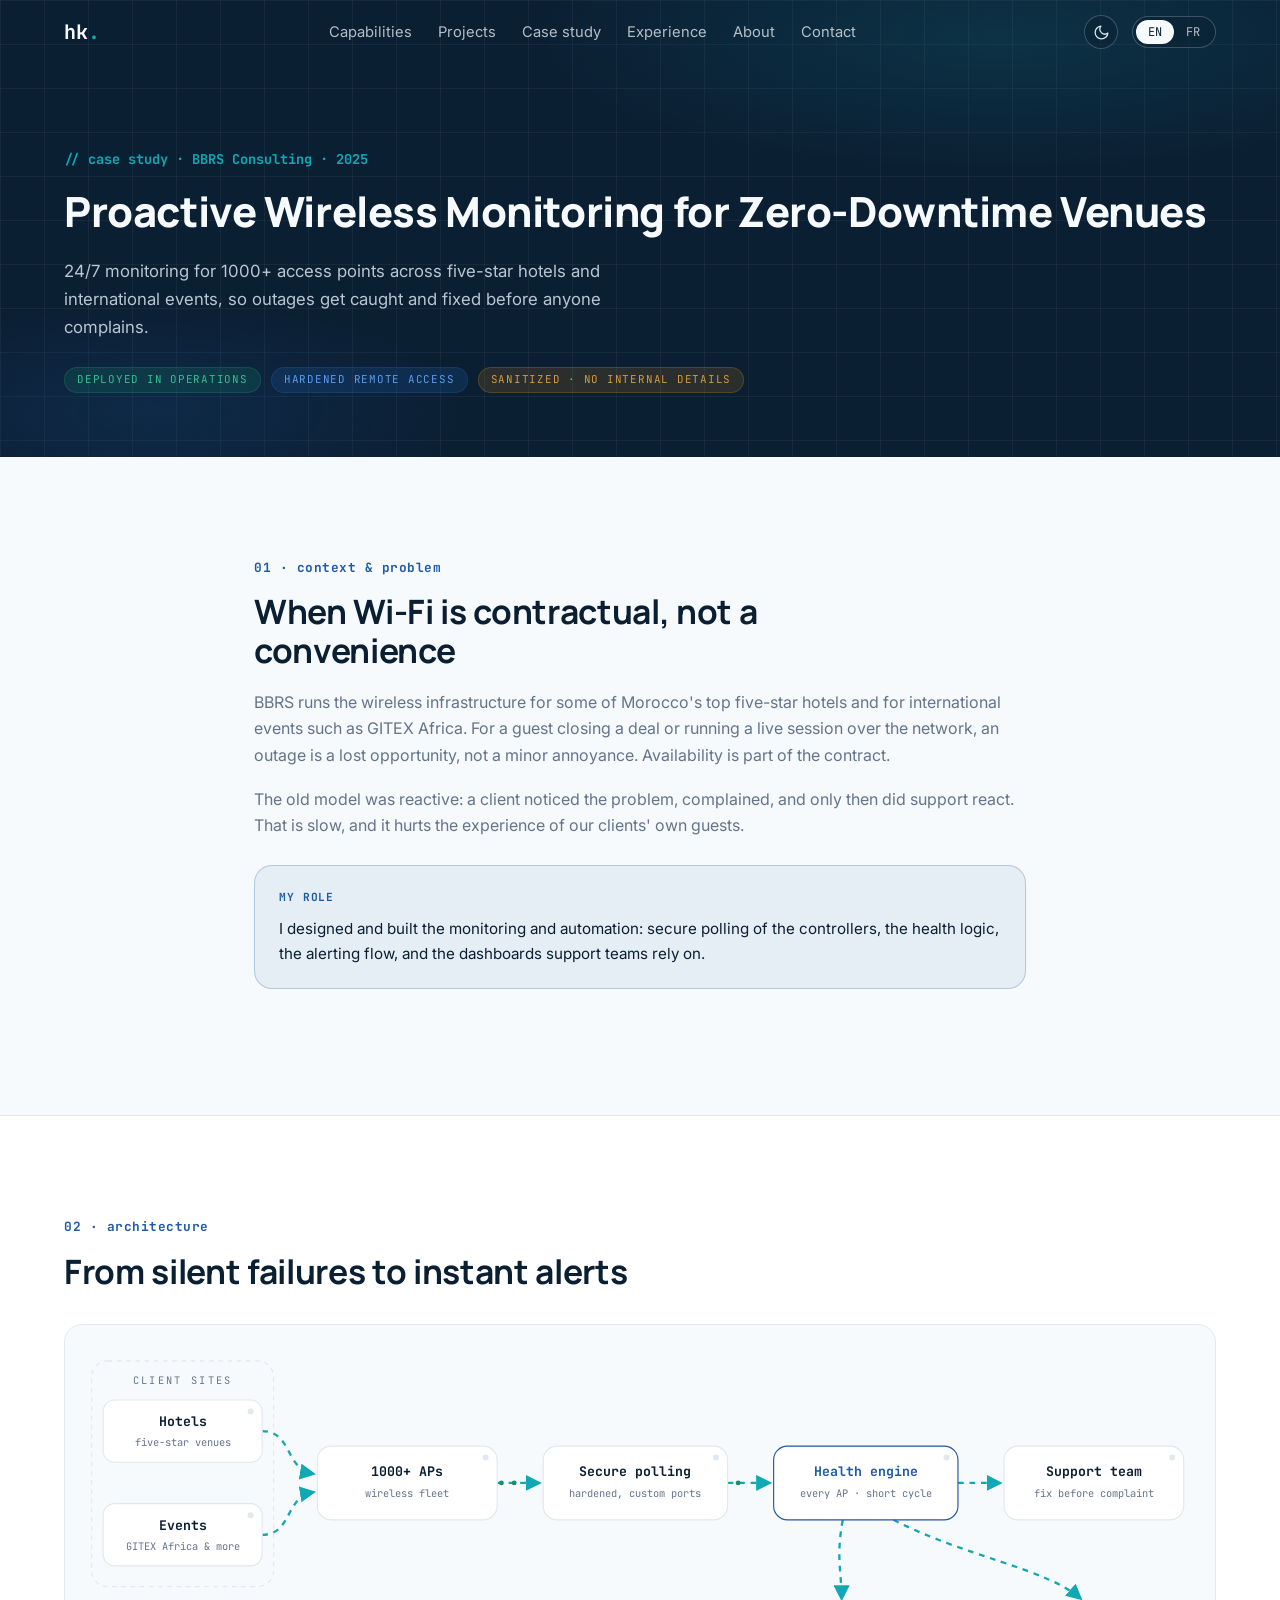
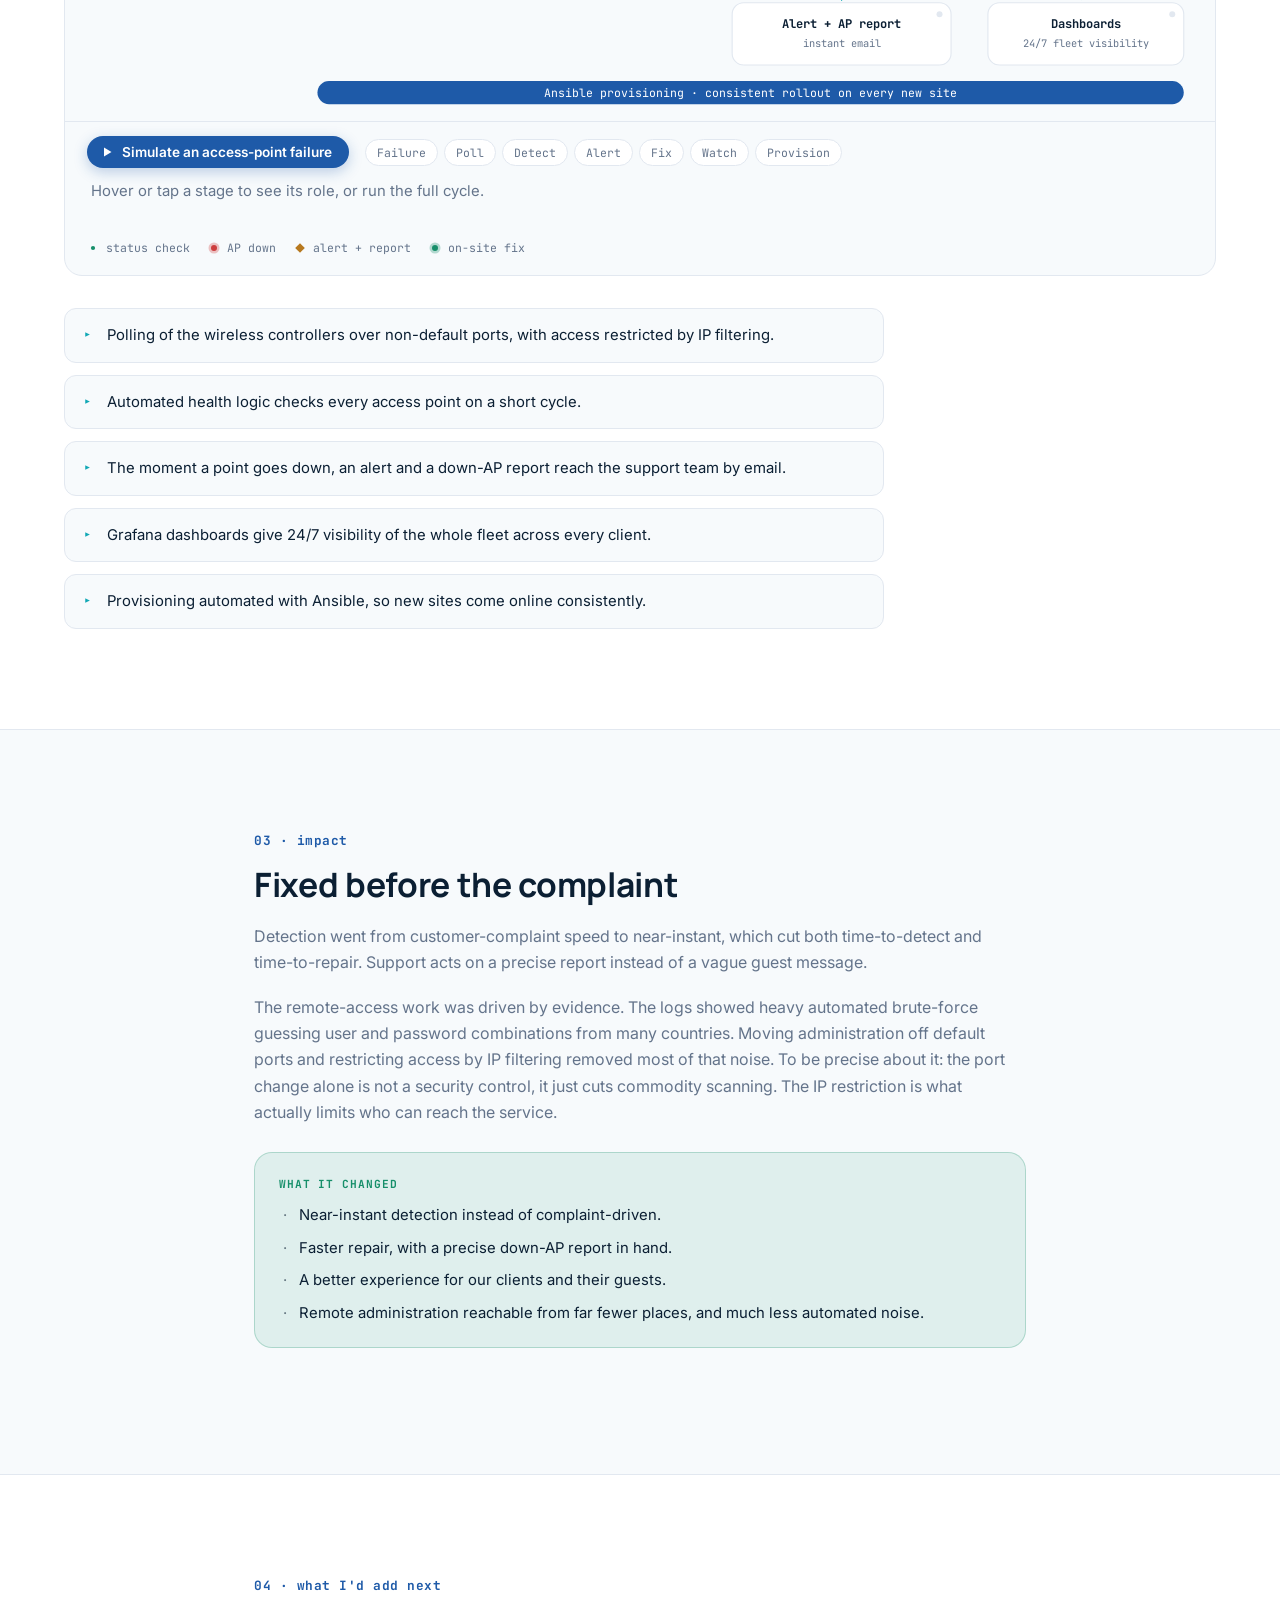
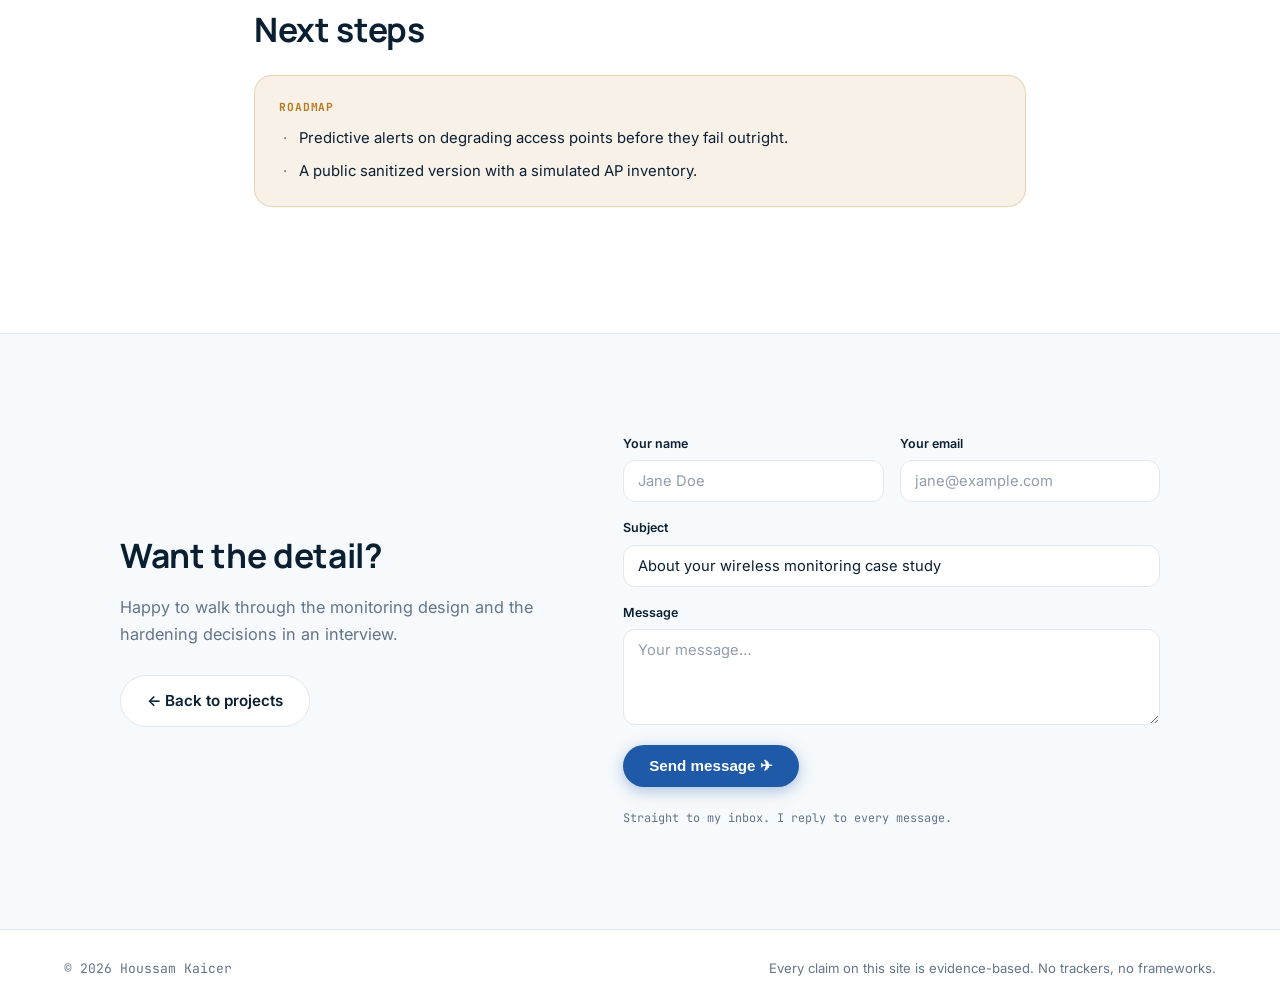
==== commit a5869661: "Redesign: readability, motion and interactive case-study maps - Dark theme fixed: the hero title, th" ====
--- a/case-study-bbrs.html
+++ b/case-study-bbrs.html
@@ -8,7 +8,23 @@
   <meta property="og:title" content="Proactive Wireless Monitoring for Zero-Downtime Venues">
   <meta property="og:description" content="How I turned complaint-driven wireless support into near-instant, proactive monitoring for 1000+ access points, and hardened remote access after global brute-force waves.">
   <meta property="og:type" content="article">
+  <meta property="og:url" content="https://hkaicer.github.io/case-study-bbrs.html">
+  <meta property="og:site_name" content="Houssam Kaicer">
+  <meta property="og:image" content="https://hkaicer.github.io/assets/og/og-case-study-bbrs.png">
+  <meta property="og:image:width" content="1200">
+  <meta property="og:image:height" content="630">
+  <meta property="og:image:alt" content="Case study: Proactive Wireless Monitoring for Zero-Downtime Venues">
+  <meta property="og:locale" content="en_US">
+  <meta property="og:locale:alternate" content="fr_FR">
+  <meta name="twitter:card" content="summary_large_image">
+  <meta name="twitter:title" content="Proactive Wireless Monitoring for Zero-Downtime Venues">
+  <meta name="twitter:description" content="How I turned complaint-driven wireless support into near-instant, proactive monitoring for 1000+ access points, and hardened remote access after global brute-force waves.">
+  <meta name="twitter:image" content="https://hkaicer.github.io/assets/og/og-case-study-bbrs.png">
+  <meta name="theme-color" content="#0B1F33">
+  <link rel="canonical" href="https://hkaicer.github.io/case-study-bbrs.html">
   <link rel="icon" type="image/svg+xml" href="assets/favicon.svg">
+  <link rel="icon" type="image/png" sizes="32x32" href="assets/favicon-32.png">
+  <link rel="apple-touch-icon" href="assets/apple-touch-icon.png">
   <script>(function(){var t=localStorage.getItem("theme");if(!t){t=window.matchMedia&&window.matchMedia("(prefers-color-scheme: dark)").matches?"dark":"light";}document.documentElement.setAttribute("data-theme",t);})();</script>
   <link rel="preconnect" href="https://fonts.googleapis.com">
   <link rel="preconnect" href="https://fonts.gstatic.com" crossorigin>
@@ -16,6 +32,8 @@
   <link rel="stylesheet" href="css/style.css">
 </head>
 <body>
+
+  <a class="skip-link" href="#top" data-i18n="a11y.skip">Skip to content</a>
 
   <div class="progress-bar" id="progressBar" aria-hidden="true"></div>
 
@@ -99,79 +117,121 @@
         <p class="kicker mono reveal" data-i18n="bcs.s2.kicker">02 · architecture</p>
         <h2 class="reveal" data-i18n="bcs.s2.title">From silent failures to instant alerts</h2>
 
-        <div class="diagram-wrap reveal" aria-label="Monitoring architecture map">
-          <svg viewBox="0 0 960 316" xmlns="http://www.w3.org/2000/svg" class="pipeline-svg" role="img">
-            <defs>
-              <marker id="arr" viewBox="0 0 10 10" refX="8" refY="5" markerWidth="7" markerHeight="7" orient="auto-start-reverse">
-                <path d="M0 0L10 5L0 10z" fill="#11A8B5"/>
-              </marker>
-            </defs>
-
-            <!-- client sites -->
-            <rect class="group-box" x="4" y="12" width="158" height="196" rx="14"/>
-            <text class="glabel" x="83" y="32" font-size="9" letter-spacing="2" text-anchor="middle" font-family="'JetBrains Mono', monospace">CLIENT SITES</text>
-
-            <g text-anchor="middle" font-family="'JetBrains Mono', monospace">
-              <rect class="node" x="14" y="46" width="138" height="54" rx="10"/>
-              <text class="ntitle" x="83" y="69" font-size="11.5" font-weight="700">Hotels</text>
-              <text class="nsub" x="83" y="86" font-size="9">five-star venues</text>
-
-              <rect class="node" x="14" y="136" width="138" height="54" rx="10"/>
-              <text class="ntitle" x="83" y="159" font-size="11.5" font-weight="700">Events</text>
-              <text class="nsub" x="83" y="176" font-size="9">GITEX Africa &amp; more</text>
-
-              <!-- main row -->
-              <rect class="node" x="200" y="86" width="156" height="64" rx="12"/>
-              <text class="ntitle" x="278" y="112" font-size="11.5" font-weight="700">1000+ APs</text>
-              <text class="nsub" x="278" y="130" font-size="9">wireless fleet</text>
-
-              <rect class="node" x="396" y="86" width="160" height="64" rx="12"/>
-              <text class="ntitle" x="476" y="112" font-size="11.5" font-weight="700">Secure polling</text>
-              <text class="nsub" x="476" y="130" font-size="9">hardened, custom ports</text>
-
-              <rect class="node node-hl" x="596" y="86" width="160" height="64" rx="12"/>
-              <text class="ntitle ntitle-hl" x="676" y="112" font-size="11.5" font-weight="700">Health engine</text>
-              <text class="nsub" x="676" y="130" font-size="9">every AP · short cycle</text>
-
-              <rect class="node" x="796" y="86" width="156" height="64" rx="12"/>
-              <text class="ntitle" x="874" y="112" font-size="11.5" font-weight="700">Support team</text>
-              <text class="nsub" x="874" y="130" font-size="9">fix before complaint</text>
-
-              <!-- outputs -->
-              <rect class="node" x="560" y="222" width="190" height="54" rx="10"/>
-              <text class="ntitle" x="655" y="244" font-size="10.5" font-weight="700">Alert + AP report</text>
-              <text class="nsub" x="655" y="260" font-size="9">instant email</text>
-
-              <rect class="node" x="782" y="222" width="170" height="54" rx="10"/>
-              <text class="ntitle" x="867" y="244" font-size="10.5" font-weight="700">Dashboards</text>
-              <text class="nsub" x="867" y="260" font-size="9">24/7 fleet visibility</text>
-            </g>
-
-            <!-- flows -->
-            <g class="flow" stroke="#11A8B5" stroke-width="2" fill="none" marker-end="url(#arr)">
-              <path d="M152 73 C178 73 172 106 196 110"/>
-              <path d="M152 163 C178 163 172 130 196 126"/>
-              <line x1="356" y1="118" x2="392" y2="118"/>
-              <line x1="556" y1="118" x2="592" y2="118"/>
-              <line x1="756" y1="118" x2="792" y2="118"/>
-              <path d="M656 150 C650 182 655 196 655 218"/>
-              <path d="M700 150 C762 182 832 192 862 218"/>
-            </g>
-
-            <!-- provisioning bar -->
-            <g font-family="'JetBrains Mono', monospace" text-anchor="middle">
-              <rect class="bar" x="200" y="290" width="752" height="20" rx="10"/>
-              <text class="bartext" x="576" y="304" font-size="10">Ansible provisioning · consistent rollout on every new site</text>
-            </g>
-          </svg>
+        <div class="diagram-wrap reveal" data-diagram="bbrs">
+          <div class="diagram-scroll">
+            <svg viewBox="0 0 960 316" xmlns="http://www.w3.org/2000/svg" class="pipeline-svg" role="group" aria-label="Interactive map of the monitoring architecture" data-i18n-al="bcs.diag.al">
+              <defs>
+                <marker id="arr" viewBox="0 0 10 10" refX="8" refY="5" markerWidth="7" markerHeight="7" orient="auto-start-reverse">
+                  <path d="M0 0L10 5L0 10z" fill="#11A8B5"/>
+                </marker>
+                <marker id="arrFix" viewBox="0 0 10 10" refX="8" refY="5" markerWidth="7" markerHeight="7" orient="auto-start-reverse">
+                  <path class="arr-fix" d="M0 0L10 5L0 10z"/>
+                </marker>
+                <clipPath id="barClip"><rect x="200" y="290" width="752" height="20" rx="10"/></clipPath>
+              </defs>
+
+              <!-- client sites -->
+              <g class="dzone" data-stage="sites">
+                <rect class="group-box" x="4" y="12" width="158" height="196" rx="14"/>
+                <text class="glabel" x="83" y="32" font-size="9" letter-spacing="2" text-anchor="middle" font-family="'JetBrains Mono', monospace">CLIENT SITES</text>
+              </g>
+
+              <!-- links: data-from / data-to name the stages, data-kind is what travels on them -->
+              <g class="flow" stroke="#11A8B5" stroke-width="2" fill="none" marker-end="url(#arr)">
+                <path data-from="sites" data-to="aps" d="M152 73 C178 73 172 106 196 110"/>
+                <path data-from="sites" data-to="aps" d="M152 163 C178 163 172 130 196 126"/>
+                <line data-from="aps" data-to="poll" data-kind="beat" x1="356" y1="118" x2="392" y2="118"/>
+                <line data-from="poll" data-to="health" data-kind="beat" x1="556" y1="118" x2="592" y2="118"/>
+                <line data-from="health" data-to="support" data-kind="alert" x1="756" y1="118" x2="792" y2="118"/>
+                <path data-from="health" data-to="alert" data-kind="alert" d="M656 150 C650 182 655 196 655 218"/>
+                <path data-from="health" data-to="watch" data-kind="beat" d="M700 150 C762 182 832 192 862 218"/>
+              </g>
+
+              <!-- on-site fix, only drawn during the simulated failure -->
+              <path class="fix-arc" d="M874 84 C800 36 372 36 292 80" marker-end="url(#arrFix)"/>
+
+              <g class="particles" aria-hidden="true"></g>
+
+              <g text-anchor="middle" font-family="'JetBrains Mono', monospace">
+                <g class="dnode" data-stage="sites">
+                  <rect class="node" x="14" y="46" width="138" height="54" rx="10"/>
+                  <text class="ntitle" x="83" y="69" font-size="11.5" font-weight="700">Hotels</text>
+                  <text class="nsub" x="83" y="86" font-size="9">five-star venues</text>
+                </g>
+                <g class="dnode" data-stage="sites">
+                  <rect class="node" x="14" y="136" width="138" height="54" rx="10"/>
+                  <text class="ntitle" x="83" y="159" font-size="11.5" font-weight="700">Events</text>
+                  <text class="nsub" x="83" y="176" font-size="9">GITEX Africa &amp; more</text>
+                </g>
+
+                <!-- main row -->
+                <g class="dnode" data-stage="aps" data-ap>
+                  <rect class="node" x="200" y="86" width="156" height="64" rx="12"/>
+                  <text class="ntitle" x="278" y="112" font-size="11.5" font-weight="700">1000+ APs</text>
+                  <text class="nsub" x="278" y="130" font-size="9">wireless fleet</text>
+                </g>
+                <g class="dnode" data-stage="poll">
+                  <rect class="node" x="396" y="86" width="160" height="64" rx="12"/>
+                  <text class="ntitle" x="476" y="112" font-size="11.5" font-weight="700">Secure polling</text>
+                  <text class="nsub" x="476" y="130" font-size="9">hardened, custom ports</text>
+                </g>
+                <g class="dnode" data-stage="health">
+                  <rect class="node node-hl" x="596" y="86" width="160" height="64" rx="12"/>
+                  <text class="ntitle ntitle-hl" x="676" y="112" font-size="11.5" font-weight="700">Health engine</text>
+                  <text class="nsub" x="676" y="130" font-size="9">every AP · short cycle</text>
+                </g>
+                <g class="dnode" data-stage="support">
+                  <rect class="node" x="796" y="86" width="156" height="64" rx="12"/>
+                  <text class="ntitle" x="874" y="112" font-size="11.5" font-weight="700">Support team</text>
+                  <text class="nsub" x="874" y="130" font-size="9">fix before complaint</text>
+                </g>
+
+                <!-- outputs -->
+                <g class="dnode" data-stage="alert">
+                  <rect class="node" x="560" y="222" width="190" height="54" rx="10"/>
+                  <text class="ntitle" x="655" y="244" font-size="10.5" font-weight="700">Alert + AP report</text>
+                  <text class="nsub" x="655" y="260" font-size="9">instant email</text>
+                </g>
+                <g class="dnode" data-stage="watch">
+                  <rect class="node" x="782" y="222" width="170" height="54" rx="10"/>
+                  <text class="ntitle" x="867" y="244" font-size="10.5" font-weight="700">Dashboards</text>
+                  <text class="nsub" x="867" y="260" font-size="9">24/7 fleet visibility</text>
+                </g>
+              </g>
+
+              <!-- provisioning bar -->
+              <g class="dnode dbar" data-stage="provision" font-family="'JetBrains Mono', monospace" text-anchor="middle">
+                <rect class="bar" x="200" y="290" width="752" height="20" rx="10"/>
+                <rect class="bar-sweep" x="200" y="290" width="752" height="20" clip-path="url(#barClip)"/>
+                <text class="bartext" x="576" y="304" font-size="10">Ansible provisioning · consistent rollout on every new site</text>
+              </g>
+            </svg>
+          </div>
+          <div class="diagram-ui">
+            <div class="dui-row">
+              <button type="button" class="dui-play">
+                <svg class="ico-play" viewBox="0 0 12 12" aria-hidden="true"><path d="M3 1.5v9l7.5-4.5z"/></svg>
+                <svg class="ico-pause" viewBox="0 0 12 12" aria-hidden="true"><path d="M2.5 1.5h2.6v9H2.5zM6.9 1.5h2.6v9H6.9z"/></svg>
+                <span data-i18n="bcs.diag.play">Simulate an access-point failure</span>
+              </button>
+              <div class="dui-steps" role="group" aria-label="Stages" data-i18n-al="diag.stages"></div>
+            </div>
+            <p class="dui-caption" aria-live="polite"><span class="dui-label mono"><span class="dui-num"></span><span class="dui-title"></span></span> <span class="dui-text" data-i18n="diag.hint">Hover or tap a stage to see its role, or run the full cycle.</span></p>
+            <ul class="dui-legend mono" aria-hidden="true">
+              <li><svg viewBox="-6 -6 12 12"><g class="pt pt-beat"><circle r="2.1"/></g></svg><span data-i18n="bcs.diag.lg1">status check</span></li>
+              <li><svg viewBox="-6 -6 12 12"><g class="pt pt-down"><circle r="3"/></g></svg><span data-i18n="bcs.diag.lg2">AP down</span></li>
+              <li><svg viewBox="-6 -6 12 12"><g class="pt pt-alert"><rect x="-3.4" y="-3.4" width="6.8" height="6.8" transform="rotate(45)"/></g></svg><span data-i18n="bcs.diag.lg3">alert + report</span></li>
+              <li><svg viewBox="-6 -6 12 12"><g class="pt pt-fix"><circle r="3"/></g></svg><span data-i18n="bcs.diag.lg4">on-site fix</span></li>
+            </ul>
+          </div>
         </div>
 
         <ul class="cs-list">
-          <li class="reveal" data-i18n="bcs.s2.b1">Secure polling of the wireless controllers over non-default ports, not the usual exposed ones.</li>
-          <li class="reveal" data-i18n="bcs.s2.b2">Automated health logic checks every access point on a short cycle.</li>
-          <li class="reveal" data-i18n="bcs.s2.b3">The moment a point goes down, an alert and a down-AP report reach the support team by email.</li>
-          <li class="reveal" data-i18n="bcs.s2.b4">Grafana dashboards give 24/7 visibility of the whole fleet across every client.</li>
-          <li class="reveal" data-i18n="bcs.s2.b5">Provisioning automated with Ansible, so new sites come online consistently.</li>
+          <li class="reveal" data-stage="poll" data-i18n="bcs.s2.b1">Polling of the wireless controllers over non-default ports, with access restricted by IP filtering.</li>
+          <li class="reveal" data-stage="health" data-i18n="bcs.s2.b2">Automated health logic checks every access point on a short cycle.</li>
+          <li class="reveal" data-stage="alert" data-i18n="bcs.s2.b3">The moment a point goes down, an alert and a down-AP report reach the support team by email.</li>
+          <li class="reveal" data-stage="watch" data-i18n="bcs.s2.b4">Grafana dashboards give 24/7 visibility of the whole fleet across every client.</li>
+          <li class="reveal" data-stage="provision" data-i18n="bcs.s2.b5">Provisioning automated with Ansible, so new sites come online consistently.</li>
         </ul>
       </div>
     </section>
@@ -186,9 +246,11 @@
           time-to-repair. Support acts on a precise report instead of a vague guest message.
         </p>
         <p class="cs-p reveal" data-i18n="bcs.s3.p2">
-          The remote-access hardening was driven by evidence. The logs showed heavy automated brute-force
-          guessing user and password combinations from many countries. Moving administration off default ports
-          removed most of that noise.
+          The remote-access work was driven by evidence. The logs showed heavy automated brute-force guessing
+          user and password combinations from many countries. Moving administration off default ports and
+          restricting access by IP filtering removed most of that noise. To be precise about it: the port
+          change alone is not a security control, it just cuts commodity scanning. The IP restriction is what
+          actually limits who can reach the service.
         </p>
         <div class="callout callout-green reveal">
           <span class="callout-label mono" data-i18n="bcs.s3.provedLabel">what it changed</span>
@@ -196,7 +258,7 @@
             <li data-i18n="bcs.s3.pr1">Near-instant detection instead of complaint-driven.</li>
             <li data-i18n="bcs.s3.pr2">Faster repair, with a precise down-AP report in hand.</li>
             <li data-i18n="bcs.s3.pr3">A better experience for our clients and their guests.</li>
-            <li data-i18n="bcs.s3.pr4">A quieter, hardened attack surface for remote administration.</li>
+            <li data-i18n="bcs.s3.pr4">Remote administration reachable from far fewer places, and much less automated noise.</li>
           </ul>
         </div>
       </div>
@@ -217,16 +279,46 @@
       </div>
     </section>
 
-    <!-- ===================== CTA ===================== -->
+    <!-- ===================== CTA + CONTACT (same form and logic as the home page) ===================== -->
     <section class="section">
-      <div class="container contact-wrap">
-        <h2 class="reveal" data-i18n="bcs.cta.title">Want the detail?</h2>
-        <p class="contact-text reveal" data-i18n="bcs.cta.text">
-          Happy to walk through the monitoring design and the hardening decisions in an interview.
-        </p>
-        <div class="contact-actions reveal">
-          <a class="btn btn-primary" href="mailto:hkaicer11@gmail.com" data-i18n="bcs.cta.btn1">Discuss this project</a>
-          <a class="btn btn-ghost-light" href="index.html#projects" data-i18n="bcs.cta.btn2">← Back to projects</a>
+      <div class="container">
+        <div class="contact-grid">
+
+          <div class="contact-info">
+            <h2 class="reveal" data-i18n="bcs.cta.title">Want the detail?</h2>
+            <p class="contact-text reveal" data-i18n="bcs.cta.text">
+              Happy to walk through the monitoring design and the hardening decisions in an interview.
+            </p>
+            <div class="contact-actions reveal">
+              <a class="btn btn-ghost-light" href="index.html#projects" data-i18n="bcs.cta.btn2">← Back to projects</a>
+            </div>
+          </div>
+
+          <form class="contact-form reveal" id="contactForm" novalidate>
+            <div class="cf-row">
+              <div class="cf-field">
+                <label for="cfName" data-i18n="contact.formName">Your name</label>
+                <input id="cfName" name="name" type="text" autocomplete="name" data-i18n-ph="contact.formNamePh" placeholder="Jane Doe">
+              </div>
+              <div class="cf-field">
+                <label for="cfEmail" data-i18n="contact.formEmail">Your email</label>
+                <input id="cfEmail" name="email" type="email" autocomplete="email" data-i18n-ph="contact.formEmailPh" placeholder="jane@example.com">
+              </div>
+            </div>
+            <div class="cf-field">
+              <label for="cfSubject" data-i18n="contact.formSubject">Subject</label>
+              <input id="cfSubject" name="subject" type="text" data-i18n-ph="contact.formSubjectPh" placeholder="How can I help?" data-i18n-val="bcs.cta.subject" value="About your wireless monitoring case study">
+            </div>
+            <div class="cf-field">
+              <label for="cfMsg" data-i18n="contact.formMsg">Message</label>
+              <textarea id="cfMsg" name="message" rows="4" data-i18n-ph="contact.formMsgPh" placeholder="Your message…"></textarea>
+            </div>
+            <input type="text" id="cfGotcha" name="_gotcha" class="cf-gotcha" tabindex="-1" autocomplete="off" aria-hidden="true">
+            <button type="submit" class="btn btn-primary cf-send" data-i18n="contact.formSend">Send message ✈</button>
+            <p class="cf-status mono" id="cfStatus" role="status" aria-live="polite"></p>
+            <p class="cf-hint mono" data-i18n="contact.formHint">Straight to my inbox. I reply to every message.</p>
+          </form>
+
         </div>
       </div>
     </section>
@@ -242,5 +334,7 @@
 
   <script src="js/i18n.js"></script>
   <script src="js/main.js"></script>
+  <script src="js/motion.js"></script>
+  <script src="js/diagram.js"></script>
 </body>
 </html>
--- a/css/style.css
+++ b/css/style.css
@@ -1,5 +1,5 @@
 /* =====================================================
-   Houssam Kaicer — Portfolio001
+   Houssam Kaicer — Portfolio002
    Blueprint design system: Midnight Navy · Engineering Blue · Signal Cyan
    Professional engineering aesthetic, light body, dark hero
    Light / dark theme via [data-theme], set pre-paint in <head>
@@ -9,6 +9,8 @@
   --navy:     #0B1F33;   /* primary text, dark hero background */
   --blue:     #1E5AA8;   /* primary actions, links, emphasis */
   --blue-dk:  #17457F;
+  --btn:      #1E5AA8;   /* button fills, same in both themes */
+  --btn-dk:   #17457F;
   --cyan:     #11A8B5;   /* secondary accent, status, flow */
   --bg:       #F7FAFC;   /* main background */
   --surface:  #FFFFFF;
@@ -17,6 +19,7 @@
   --line:     #E2E8F0;
   --green:    #168F6A;   /* validated achievements */
   --amber:    #B7791F;   /* limitations, verify labels */
+  --red:      #CC3D3D;   /* the simulated access-point failure only */
   --blue-bg:  rgba(30, 90, 168, 0.08);
   --cyan-bg:  rgba(17, 168, 181, 0.10);
   --green-bg: rgba(22, 143, 106, 0.10);
@@ -46,10 +49,15 @@
   --shadow-lg: 0 2px 4px rgba(0, 0, 0, 0.35), 0 16px 48px rgba(0, 0, 0, 0.55);
   --nav-bg:    rgba(10, 22, 34, 0.85);
   --head-bg:   rgba(255, 255, 255, 0.04);
+  --blue:      #5B9CEF;   /* text blue, lifted so links, labels and dates stay readable */
+  --blue-dk:   #A9C8F2;   /* tag text */
+  --green:     #34C08F;   /* lifted for small badge text on dark */
+  --amber:     #D69A3C;
+  --red:       #F07070;
 }
 /* extra readability fixes when dark */
-:root[data-theme="dark"] .lang-btn.active { background: var(--blue); }
-:root[data-theme="dark"] .filter-btn.active { background: var(--blue); border-color: var(--blue); }
+:root[data-theme="dark"] .lang-btn.active { background: var(--btn); }
+:root[data-theme="dark"] .filter-btn.active { background: var(--btn); border-color: var(--btn); }
 :root[data-theme="dark"] .btn-ghost-light { background: transparent; }
 :root[data-theme="dark"] .badge-acad { background: var(--bg); }
 
@@ -90,7 +98,7 @@
 
 a { color: inherit; text-decoration: none; }
 
-::selection { background: var(--blue); color: #fff; }
+::selection { background: var(--btn); color: #fff; }
 
 /* ---------- scroll progress ---------- */
 .progress-bar {
@@ -108,7 +116,7 @@
   display: inline-block;
   padding: 3px 12px;
   font-family: var(--font-mono);
-  font-size: 0.66rem;
+  font-size: 0.68rem;
   letter-spacing: 0.07em;
   text-transform: uppercase;
   border-radius: 999px;
@@ -236,7 +244,7 @@
   padding: 160px 0 92px;
   overflow: hidden;
   background: var(--navy);
-  color: var(--bg);
+  color: #F7FAFC;
 }
 .hero-compact { padding: 148px 0 64px; }
 
@@ -306,15 +314,15 @@
 }
 .btn:active { transform: scale(0.98); }
 .btn-primary {
-  background: var(--blue);
+  background: var(--btn);
   color: #fff;
   box-shadow: 0 4px 16px rgba(30, 90, 168, 0.35);
 }
-.btn-primary:hover { background: var(--blue-dk); transform: translateY(-2px); }
+.btn-primary:hover { background: var(--btn-dk); transform: translateY(-2px); }
 .btn-ghost {
-  border: 1px solid rgba(247, 250, 252, 0.3);
+  border: 1px solid rgba(247, 250, 252, 0.35);
   background: transparent;
-  color: var(--bg);
+  color: #F7FAFC;
 }
 .btn-ghost:hover { border-color: var(--cyan); color: var(--cyan); transform: translateY(-2px); }
 .btn-ghost-light {
@@ -535,7 +543,7 @@
   background: linear-gradient(135deg, rgba(30, 90, 168, 0.05), rgba(17, 168, 181, 0.04) 60%, transparent), var(--bg);
 }
 
-.proj-meta { font-size: 0.72rem; color: var(--slate); letter-spacing: 0.02em; }
+.proj-meta { font-size: 0.76rem; color: var(--slate); letter-spacing: 0.02em; }
 .project-card p { color: var(--slate); font-size: 0.94rem; }
 .project-card > p:not(.proj-meta) { flex-grow: 1; }
 
@@ -546,7 +554,7 @@
   gap: 8px;
 }
 .tags li {
-  font-size: 0.72rem;
+  font-size: 0.75rem;
   font-family: var(--font-mono);
   color: var(--blue-dk);
   background: var(--blue-bg);
@@ -814,7 +822,7 @@
 .pipeline-svg .nsub      { fill: var(--slate); }
 .pipeline-svg .group-box { fill: none; stroke: var(--line); stroke-dasharray: 4 4; }
 .pipeline-svg .glabel    { fill: var(--slate); }
-.pipeline-svg .bar       { fill: var(--blue); }
+.pipeline-svg .bar       { fill: var(--btn); }
 .pipeline-svg .bartext   { fill: #FFFFFF; }
 
 /* ---------- footer ---------- */
@@ -848,7 +856,8 @@
   .alert-card, .profile-card { animation: none; }
   .dot.pulse, .status-dot { animation: none; }
   .typed-line .cursor { animation: none; }
-  .pipeline-svg .flow line { animation: none; stroke-dasharray: none; }
+  .pipeline-svg .flow line,
+  .pipeline-svg .flow path { animation: none; stroke-dasharray: none; }
 }
 
 /* ---------- responsive ---------- */
@@ -887,3 +896,370 @@
   .cf-row { grid-template-columns: 1fr; }
   .prow { grid-template-columns: 96px 1fr; }
 }
+
+/* =====================================================
+   Portfolio002 · readability, accessibility, motion
+   Every hidden starting state below is scoped to html.motion,
+   which js/motion.js sets. Without it, everything simply shows.
+   ===================================================== */
+
+/* ---------- accessibility ---------- */
+.skip-link {
+  position: absolute;
+  left: 16px; top: -64px;
+  z-index: 300;
+  padding: 10px 16px;
+  border-radius: 10px;
+  background: var(--btn);
+  color: #fff;
+  font-size: 0.9rem;
+  font-weight: 600;
+  transition: top 0.2s ease;
+}
+.skip-link:focus { top: 12px; }
+.btn[hidden] { display: none; }
+:focus-visible { outline: 2px solid var(--cyan); outline-offset: 3px; border-radius: 6px; }
+.btn:focus-visible, .lang-btn:focus-visible, .filter-btn:focus-visible, .theme-toggle:focus-visible { border-radius: 999px; }
+
+/* ---------- readability ---------- */
+.cap-card p { font-size: 0.9rem; }
+.tl-tag { font-size: 0.68rem; }
+.hero-grid { grid-template-columns: 1.2fr 0.8fr; }
+.hero-copy h1 { font-size: clamp(1.8rem, 2.9vw, 2.2rem); line-height: 1.17; max-width: 680px; }   /* home only: its title is a full sentence */
+.hero h1 .hl {   /* a highlighter band, not an underline, so it never reads as a link */
+  color: #8FE3EA;
+  background-image: linear-gradient(90deg, rgba(17, 168, 181, 0.34), rgba(91, 156, 239, 0.30));
+  background-repeat: no-repeat;
+  background-position: 0 88%;
+  background-size: 100% 0.32em;
+  -webkit-box-decoration-break: clone;
+  box-decoration-break: clone;
+}
+
+/* the case-study hero is always dark: its badges take the lifted colors in both themes */
+.hero .cs-badges {
+  --blue: #5B9CEF;
+  --green: #34C08F;
+  --amber: #D69A3C;
+  --blue-bg: rgba(30, 90, 168, 0.22);
+  --green-bg: rgba(22, 143, 106, 0.18);
+  --amber-bg: rgba(183, 121, 31, 0.18);
+}
+
+/* ---------- 404 ---------- */
+.hero-404 { min-height: calc(100vh - 72px); display: flex; align-items: center; }
+.hero-404 .container { width: 100%; }
+.nf-code {
+  font-size: clamp(4.5rem, 13vw, 8.5rem);
+  font-weight: 700;
+  line-height: 1;
+  letter-spacing: 0.02em;
+  color: transparent;
+  -webkit-text-stroke: 1.5px rgba(127, 220, 229, 0.6);
+  margin-bottom: 14px;
+}
+
+/* ---------- nav: see-through over the dark hero, solid once scrolled past it ---------- */
+.nav { transition: background-color 0.35s ease, border-color 0.35s ease, -webkit-backdrop-filter 0.35s ease, backdrop-filter 0.35s ease; }
+.nav.on-hero {
+  background: transparent;
+  -webkit-backdrop-filter: none;
+  backdrop-filter: none;
+  border-bottom-color: transparent;
+}
+.nav.on-hero .logo { color: #F7FAFC; }
+.nav.on-hero .nav-links a { color: rgba(247, 250, 252, 0.72); }
+.nav.on-hero .nav-links a:hover,
+.nav.on-hero .nav-links a.active { color: #FFFFFF; }
+.nav.on-hero .nav-links a::after { background: var(--cyan); }
+.nav.on-hero .theme-toggle,
+.nav.on-hero .lang-toggle { background: rgba(11, 31, 51, 0.55); border-color: rgba(247, 250, 252, 0.22); color: #DCE6F0; }
+.nav.on-hero .theme-toggle:hover { color: #FFFFFF; border-color: var(--cyan); }
+.nav.on-hero .lang-btn { color: rgba(247, 250, 252, 0.72); }
+.nav.on-hero .lang-btn.active { background: #F7FAFC; color: #0B1F33; }
+.nav.on-hero .burger span { background: #F7FAFC; }
+
+/* ---------- motion: hero network ---------- */
+.hero-net {
+  position: absolute;
+  inset: 0;
+  width: 100%; height: 100%;
+  pointer-events: none;
+  opacity: 0;
+  transition: opacity 1.4s ease;
+  -webkit-mask-image: linear-gradient(90deg, rgba(0, 0, 0, 0.35) 0%, rgba(0, 0, 0, 0.55) 40%, #000 75%);
+  mask-image: linear-gradient(90deg, rgba(0, 0, 0, 0.35) 0%, rgba(0, 0, 0, 0.55) 40%, #000 75%);
+}
+.hero-net.on { opacity: 1; }
+.hero-compact .hero-net {
+  -webkit-mask-image: linear-gradient(90deg, rgba(0, 0, 0, 0.25), rgba(0, 0, 0, 0.7));
+  mask-image: linear-gradient(90deg, rgba(0, 0, 0, 0.25), rgba(0, 0, 0, 0.7));
+}
+.hero-grid, .hero-compact .container { z-index: 1; }
+
+/* ---------- motion: headings rise word by word ---------- */
+html.js .reveal.split { opacity: 1; transform: none; }
+.split .w {
+  display: inline-block;
+  overflow: hidden;
+  vertical-align: top;
+  padding: 0.12em 0;          /* room for accents and descenders inside the mask */
+  margin: -0.12em 0;
+}
+.split .w > span {
+  display: inline-block;
+  transform: translateY(130%);
+  transition: transform 0.9s cubic-bezier(0.2, 0.7, 0.2, 1);
+  transition-delay: var(--wd, 0ms);
+}
+.split.in .w > span { transform: none; }
+html.motion .hero h1 .hl { background-size: 0% 0.32em; transition: background-size 1.1s cubic-bezier(0.65, 0, 0.35, 1) 1.1s; }
+html.motion .hero h1.in .hl { background-size: 100% 0.32em; }
+
+/* ---------- motion: profile card (3D tilt, glare, rows cascading in) ---------- */
+.tilt {
+  width: 100%;
+  max-width: 460px;
+  transform: perspective(1100px) rotateX(var(--rx, 0deg)) rotateY(var(--ry, 0deg));
+  transition: transform 0.5s cubic-bezier(0.2, 0.7, 0.2, 1);
+}
+.tilt.hover { transition-duration: 0.12s; }
+.tilt .profile-card { position: relative; }
+.tilt .profile-card::after {
+  content: "";
+  position: absolute;
+  inset: 0;
+  pointer-events: none;
+  opacity: 0;
+  transition: opacity 0.4s ease;
+  background: radial-gradient(380px circle at var(--gx, 50%) var(--gy, 0%), rgba(30, 90, 168, 0.08), transparent 60%);
+}
+:root[data-theme="dark"] .tilt .profile-card::after { background: radial-gradient(380px circle at var(--gx, 50%) var(--gy, 0%), rgba(127, 179, 245, 0.10), transparent 60%); }
+.tilt.hover .profile-card::after { opacity: 1; }
+html.motion .profile-card .prow { opacity: 0; transform: translateX(-10px); }
+html.motion .profile-card.rows-in .prow { animation: rowin 0.55s cubic-bezier(0.2, 0.7, 0.2, 1) forwards; animation-delay: calc(var(--i, 0) * 80ms); }
+@keyframes rowin { to { opacity: 1; transform: none; } }
+
+/* ---------- motion: capability icons draw themselves ---------- */
+html.motion .cap-icon svg .draw {
+  stroke-dasharray: var(--len);
+  stroke-dashoffset: var(--len);
+  transition: stroke-dashoffset 1.3s cubic-bezier(0.65, 0, 0.35, 1);
+  transition-delay: calc(var(--d, 0ms) + 250ms);
+}
+html.motion .cap-card.in .cap-icon svg .draw { stroke-dashoffset: 0; }
+.cap-icon { transition: transform 0.35s cubic-bezier(0.2, 0.7, 0.2, 1); }
+.cap-card:hover .cap-icon { transform: rotate(-6deg) scale(1.06); }
+
+/* ---------- motion: project cards follow the cursor with a soft light ---------- */
+.project-card { isolation: isolate; }
+.project-card::before {
+  content: "";
+  position: absolute;
+  inset: 0;
+  z-index: -1;
+  border-radius: inherit;
+  pointer-events: none;
+  opacity: 0;
+  transition: opacity 0.35s ease;
+  background: radial-gradient(480px circle at var(--mx, 50%) var(--my, 50%), rgba(30, 90, 168, 0.09), transparent 45%);
+}
+:root[data-theme="dark"] .project-card::before { background: radial-gradient(480px circle at var(--mx, 50%) var(--my, 50%), rgba(91, 156, 239, 0.12), transparent 45%); }
+.project-card:hover::before { opacity: 1; }
+
+/* ---------- motion: timeline fills in as you scroll ---------- */
+.tl-progress {
+  position: absolute;
+  left: 5px; top: 6px; bottom: 6px;
+  width: 2px;
+  background: linear-gradient(var(--blue), var(--cyan));
+  transform-origin: top;
+  transform: scaleY(var(--tp, 0));
+}
+html.motion .tl-dot { background: var(--bg); transition: background-color 0.4s ease, box-shadow 0.4s ease; }
+html.motion .tl-item.passed .tl-dot { background: var(--cyan); box-shadow: 0 0 0 2px var(--cyan), 0 0 14px rgba(17, 168, 181, 0.5); }
+
+/* ---------- motion: case-study diagrams build up left to right ---------- */
+html.motion .diagram-wrap .anim-in {
+  opacity: 0;
+  transform: translateY(8px);
+  transform-box: fill-box;
+  transition: opacity 0.6s ease, transform 0.6s cubic-bezier(0.2, 0.7, 0.2, 1);
+  transition-delay: var(--dd, 0ms);
+}
+html.motion .diagram-wrap.in .anim-in { opacity: 1; transform: none; }
+
+/* ---------- theme switch: the new theme opens as a circle from the toggle ---------- */
+html.vt-theme::view-transition-old(root),
+html.vt-theme::view-transition-new(root) { animation: none; mix-blend-mode: normal; }
+html.vt-theme * { transition: none !important; }
+
+/* ---------- page to page: short cross-fade where supported ---------- */
+@media (prefers-reduced-motion: no-preference) {
+  @view-transition { navigation: auto; }
+  ::view-transition-group(root) { animation-duration: 0.3s; }
+}
+
+@media (max-width: 900px) {
+  .hero-grid { grid-template-columns: 1fr; }
+  .hero-net.on { opacity: 0.6; }   /* text runs full width here, keep the network quieter */
+  .nav:has(.nav-links.open) { background: var(--bg); }
+  .nav.on-hero .nav-links a { color: var(--slate); }
+  .nav.on-hero .nav-links a:hover,
+  .nav.on-hero .nav-links a.active { color: var(--ink); }
+}
+
+
+/* =====================================================
+   Interactive case-study maps (js/diagram.js)
+   ===================================================== */
+.diagram-wrap { overflow: hidden; padding: 0; }
+.diagram-scroll { overflow-x: auto; padding: 22px 22px 10px; }
+
+/* controls under the map */
+.diagram-ui {
+  display: flex;
+  flex-direction: column;
+  gap: 12px;
+  padding: 14px 22px 18px;
+  border-top: 1px solid var(--line);
+}
+.dui-row { display: flex; align-items: center; gap: 12px 16px; flex-wrap: wrap; }
+.dui-play {
+  display: inline-flex;
+  align-items: center;
+  gap: 9px;
+  padding: 8px 17px 8px 14px;
+  border: none;
+  border-radius: 999px;
+  background: var(--btn);
+  color: #fff;
+  font-family: var(--font-body);
+  font-size: 0.85rem;
+  font-weight: 600;
+  cursor: pointer;
+  box-shadow: 0 4px 14px rgba(30, 90, 168, 0.28);
+  transition: background 0.2s ease, transform 0.2s ease;
+}
+.dui-play:hover { background: var(--btn-dk); transform: translateY(-1px); }
+.dui-play svg { width: 12px; height: 12px; fill: currentColor; flex: none; }
+.dui-play .ico-pause,
+.playing .dui-play .ico-play { display: none; }
+.playing .dui-play .ico-pause { display: block; }
+
+.dui-steps { display: flex; gap: 6px; flex-wrap: wrap; }
+.dui-step {
+  position: relative;
+  overflow: hidden;
+  padding: 5px 11px;
+  border: 1px solid var(--line);
+  border-radius: 999px;
+  background: var(--surface);
+  color: var(--slate);
+  font-size: 0.72rem;
+  cursor: pointer;
+  transition: color 0.2s ease, border-color 0.2s ease, background-color 0.2s ease;
+}
+.dui-step:hover { color: var(--ink); border-color: var(--blue); }
+.dui-step.on { color: var(--ink); border-color: var(--cyan); background: var(--cyan-bg); }
+.dui-step::after {
+  content: "";
+  position: absolute;
+  left: 0; right: 0; bottom: 0;
+  height: 2px;
+  background: var(--cyan);
+  transform: scaleX(0);
+  transform-origin: left;
+}
+.dui-step.on::after { transform: scaleX(1); }
+.playing .dui-step.on::after { animation: stepfill var(--ms, 2600ms) linear both; }
+@keyframes stepfill { from { transform: scaleX(0); } to { transform: scaleX(1); } }
+
+.dui-caption { min-height: 3.1em; font-size: 0.93rem; line-height: 1.55; color: var(--slate); }
+.has-step .dui-caption,
+.is-done .dui-caption { color: var(--ink); }
+.is-done .dui-text { font-weight: 600; }
+.dui-label { margin-right: 4px; color: var(--blue); font-size: 0.78rem; font-weight: 700; }
+
+.dui-legend { list-style: none; display: flex; flex-wrap: wrap; gap: 6px 18px; font-size: 0.72rem; color: var(--slate); }
+.dui-legend li { display: inline-flex; align-items: center; gap: 7px; }
+.dui-legend svg { width: 12px; height: 12px; overflow: visible; }
+
+/* the map: stages, links, what travels */
+.pipeline-svg.live .flow line,
+.pipeline-svg.live .flow path { animation: none; }
+.pipeline-svg .flow > * { transition: opacity 0.35s ease; }
+.pipeline-svg.focus .flow > *:not(.on) { opacity: 0.15; }
+
+.pipeline-svg .dnode,
+.pipeline-svg .dzone { cursor: pointer; transition: opacity 0.35s ease; }
+.pipeline-svg.focus .dnode:not(.on),
+.pipeline-svg.focus .dzone:not(.on) { opacity: 0.35; }
+.pipeline-svg .dnode .node,
+.pipeline-svg .dzone .group-box { transition: stroke 0.3s ease, stroke-width 0.3s ease; }
+.pipeline-svg .dnode.on .node { stroke: var(--cyan); stroke-width: 2; filter: drop-shadow(0 0 7px rgba(17, 168, 181, 0.45)); }
+.pipeline-svg .dnode.on .ntitle { fill: var(--blue); }
+.pipeline-svg .dzone.on .group-box { stroke: var(--cyan); }
+.pipeline-svg .dbar.on .bar { filter: drop-shadow(0 0 8px rgba(30, 90, 168, 0.55)); }
+
+.pipeline-svg .led { fill: var(--line); transition: fill 0.3s ease; }
+.pipeline-svg .dnode.on .led { fill: var(--cyan); }
+.pipeline-svg .led-flash { fill: var(--cyan); opacity: 0; pointer-events: none; }
+.pipeline-svg .m { transition: fill 0.25s ease; }
+.pipeline-svg .m.lit { fill: var(--blue); font-weight: 700; }
+
+.pipeline-svg .bar-sweep {
+  fill: rgba(255, 255, 255, 0.24);
+  transform-box: fill-box;
+  transform-origin: left center;
+  transform: scaleX(0);
+  opacity: 0;
+  pointer-events: none;
+  transition: opacity 0.3s ease;
+}
+.pipeline-svg.sweeping .bar-sweep { opacity: 1; }
+
+.pt { pointer-events: none; transition: opacity 0.3s ease; }
+.pipeline-svg.focus .pt.cold { opacity: 0.18; }
+.pt-event  { fill: var(--cyan); }
+.pt-window { fill: var(--blue); }
+.pt-score  { fill: var(--cyan); stroke: rgba(17, 168, 181, 0.35); stroke-width: 5; }
+.pt-alert  { fill: var(--amber); }
+.pt-beat   { fill: var(--green); }
+.pt-down   { fill: var(--red); stroke: rgba(204, 61, 61, 0.3); stroke-width: 5; }
+.pt-fix    { fill: var(--green); stroke: rgba(22, 143, 106, 0.3); stroke-width: 5; }
+
+/* BBRS: the simulated failure and its on-site fix */
+.pipeline-svg .dnode.is-down .node { stroke: var(--red); stroke-width: 2; filter: none; }
+.pipeline-svg .dnode.is-down .led { fill: var(--red); }
+html.motion .pipeline-svg .dnode.is-down .node { animation: downpulse 1.2s ease-in-out infinite; }
+@keyframes downpulse { 50% { filter: drop-shadow(0 0 9px rgba(204, 61, 61, 0.6)); } }
+.ap-chip { opacity: 0; pointer-events: none; transition: opacity 0.3s ease; }
+.ap-chip.show { opacity: 1; }
+.ap-chip rect { fill: var(--red); transition: fill 0.3s ease; }
+.ap-chip.up rect { fill: var(--green); }
+.ap-chip text { fill: #FFFFFF; }
+:root[data-theme="dark"] .ap-chip text { fill: #0A1622; }
+.fix-arc { fill: none; stroke: var(--green); stroke-width: 2; stroke-dasharray: 5 5; opacity: 0; pointer-events: none; transition: opacity 0.35s ease; }
+.fix-arc.show { opacity: 1; }
+.arr-fix { fill: var(--green); }
+
+/* the bullets under the map light up with their stage */
+.cs-list li[data-stage] { cursor: pointer; }
+html.js .cs-list li.reveal {
+  transition: opacity 0.7s cubic-bezier(0.2, 0.6, 0.2, 1), transform 0.7s cubic-bezier(0.2, 0.6, 0.2, 1),
+              border-color 0.3s ease, background-color 0.3s ease;
+  transition-delay: var(--d, 0ms), var(--d, 0ms), 0s, 0s;
+}
+.cs-list li.on { border-color: var(--cyan); background: var(--cyan-bg); }
+
+/* case studies: the contact block reuses the home layout */
+.contact-info .contact-actions { justify-content: flex-start; margin-bottom: 0; }
+
+@media (prefers-reduced-motion: reduce) {
+  .playing .dui-step.on::after { animation: none; transform: scaleX(1); }
+}
+@media (max-width: 560px) {
+  .diagram-scroll { padding: 16px 16px 8px; }
+  .diagram-ui { padding: 12px 16px 16px; }
+}
